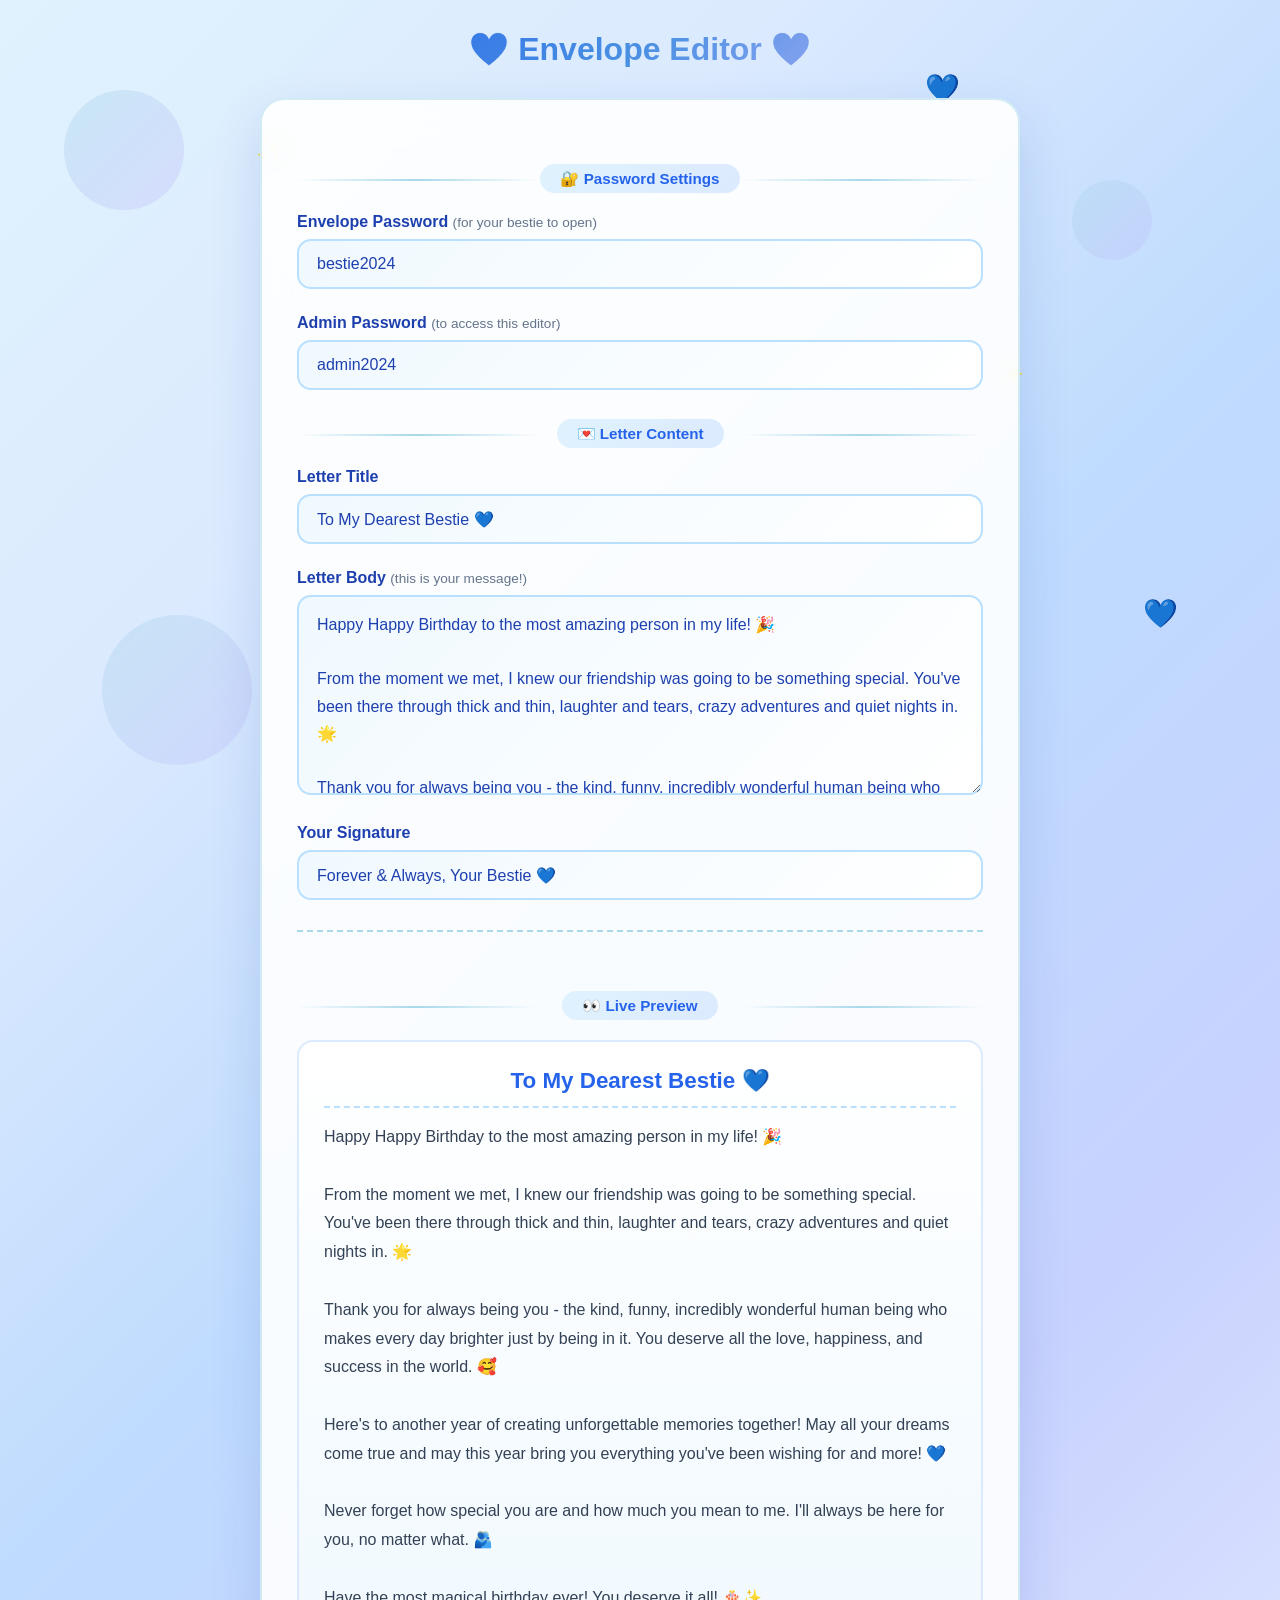
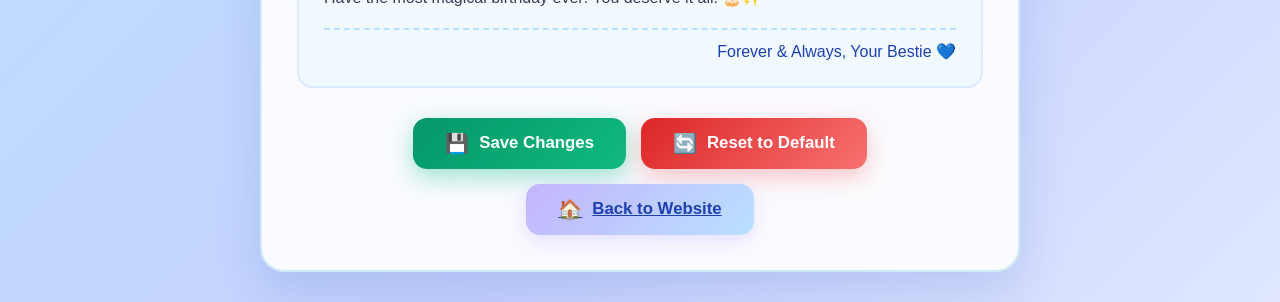
==== editor.html @ 6c7c2fe8 "Add files via upload" ====
<!DOCTYPE html>
<html lang="en">
<head>
    <meta charset="UTF-8">
    <meta name="viewport" content="width=device-width, initial-scale=1.0">
    <title>Envelope Editor 💙</title>
    <link rel="stylesheet" href="styles.css">
    <style>
        .editor-container {
            max-width: 800px;
            margin: 0 auto;
            padding: 30px 20px;
        }
        .editor-card {
            background: rgba(255, 255, 255, 0.9);
            backdrop-filter: blur(20px);
            border-radius: 24px;
            padding: 35px;
            box-shadow: 0 20px 50px rgba(30, 64, 175, 0.15);
            border: 2px solid rgba(168, 216, 234, 0.5);
        }
        .editor-title {
            font-size: 2rem;
            font-weight: 800;
            text-align: center;
            margin-bottom: 30px;
            background: linear-gradient(135deg, #2563EB 0%, #4A90E2 50%, #C4B5FD 100%);
            -webkit-background-clip: text;
            -webkit-text-fill-color: transparent;
            background-clip: text;
        }
        .form-group {
            margin-bottom: 25px;
        }
        .form-label {
            display: block;
            font-weight: 700;
            color: #1E40AF;
            margin-bottom: 8px;
            font-size: 1rem;
        }
        .form-label .hint {
            font-weight: 400;
            color: #64748B;
            font-size: 0.85rem;
        }
        .form-input, .form-textarea {
            width: 100%;
            padding: 14px 18px;
            font-size: 1rem;
            border: 2px solid #B9E0FF;
            border-radius: 14px;
            background: linear-gradient(135deg, #F0F9FF 0%, #FFFFFF 100%);
            transition: all 0.3s ease;
            color: #1E40AF;
            font-family: inherit;
            outline: none;
        }
        .form-input:focus, .form-textarea:focus {
            border-color: #4A90E2;
            box-shadow: 0 0 0 4px rgba(74, 144, 226, 0.15);
            background: #FFFFFF;
        }
        .form-textarea {
            resize: vertical;
            min-height: 200px;
            line-height: 1.7;
        }
        .preview-section {
            margin-top: 30px;
            padding-top: 30px;
            border-top: 2px dashed #A8D8EA;
        }
        .preview-box {
            background: linear-gradient(180deg, #FFFFFF 0%, #F0F9FF 100%);
            border-radius: 16px;
            padding: 25px;
            border: 2px solid #DBEAFE;
            min-height: 300px;
        }
        .preview-title {
            font-size: 1.4rem;
            font-weight: 700;
            color: #2563EB;
            text-align: center;
            padding-bottom: 12px;
            border-bottom: 2px dashed #B9E0FF;
            margin-bottom: 15px;
        }
        .preview-body {
            font-size: 1rem;
            line-height: 1.8;
            color: #334155;
            white-space: pre-wrap;
            margin-bottom: 15px;
        }
        .preview-signature {
            text-align: right;
            padding-top: 12px;
            border-top: 2px dashed #B9E0FF;
            color: #1E40AF;
            font-weight: 500;
        }
        .btn-group {
            display: flex;
            gap: 15px;
            justify-content: center;
            flex-wrap: wrap;
            margin-top: 30px;
        }
        .btn-success {
            background: linear-gradient(135deg, #059669 0%, #10B981 100%);
            color: white;
            box-shadow: 0 8px 25px rgba(16, 185, 129, 0.4);
        }
        .btn-success:hover {
            transform: translateY(-3px);
            box-shadow: 0 12px 35px rgba(16, 185, 129, 0.5);
        }
        .btn-back {
            background: linear-gradient(135deg, #C4B5FD 0%, #B9E0FF 100%);
            color: #1E40AF;
            box-shadow: 0 6px 20px rgba(196, 181, 253, 0.4);
        }
        .btn-back:hover {
            transform: translateY(-2px);
            box-shadow: 0 10px 28px rgba(196, 181, 253, 0.5);
        }
        .btn-danger {
            background: linear-gradient(135deg, #DC2626 0%, #F87171 100%);
            color: white;
            box-shadow: 0 8px 25px rgba(248, 113, 113, 0.4);
        }
        .btn-danger:hover {
            transform: translateY(-2px);
            box-shadow: 0 10px 30px rgba(248, 113, 113, 0.5);
        }
        .toast {
            position: fixed;
            top: 20px;
            right: 20px;
            padding: 16px 24px;
            border-radius: 14px;
            color: white;
            font-weight: 600;
            z-index: 99999;
            animation: slideIn 0.3s ease;
            box-shadow: 0 10px 30px rgba(0, 0, 0, 0.2);
        }
        .toast-success {
            background: linear-gradient(135deg, #059669 0%, #10B981 100%);
        }
        .toast-error {
            background: linear-gradient(135deg, #DC2626 0%, #F87171 100%);
        }
        @keyframes slideIn {
            from { transform: translateX(400px); opacity: 0; }
            to { transform: translateX(0); opacity: 1; }
        }
        .section-divider {
            text-align: center;
            margin: 35px 0 25px;
            position: relative;
        }
        .section-divider::before, .section-divider::after {
            content: '';
            position: absolute;
            top: 50%;
            width: 35%;
            height: 2px;
            background: linear-gradient(90deg, transparent, #A8D8EA, transparent);
        }
        .section-divider::before { left: 0; }
        .section-divider::after { right: 0; }
        .section-divider span {
            background: linear-gradient(135deg, #E0F2FE, #DBEAFE);
            padding: 6px 20px;
            border-radius: 20px;
            font-weight: 700;
            color: #2563EB;
            font-size: 0.95rem;
        }
        @media (max-width: 600px) {
            .editor-card { padding: 25px 18px; }
            .editor-title { font-size: 1.5rem; }
            .section-divider::before, .section-divider::after { width: 25%; }
        }
    </style>
</head>
<body>
    <div class="background-decor">
        <div class="bubble bubble-1"></div>
        <div class="bubble bubble-2"></div>
        <div class="bubble bubble-3"></div>
        <div class="sparkle sparkle-1">✨</div>
        <div class="sparkle sparkle-2">✨</div>
        <div class="heart heart-1">💙</div>
        <div class="heart heart-2">💙</div>
    </div>

    <div class="editor-container">
        <h1 class="editor-title">💙 Envelope Editor 💙</h1>

        <div class="editor-card">
            <form id="editor-form">
                <div class="section-divider"><span>🔐 Password Settings</span></div>

                <div class="form-group">
                    <label class="form-label" for="envelope-password">
                        Envelope Password <span class="hint">(for your bestie to open)</span>
                    </label>
                    <input type="text" id="envelope-password" class="form-input" placeholder="e.g., bestie2024" required>
                </div>

                <div class="form-group">
                    <label class="form-label" for="admin-password">
                        Admin Password <span class="hint">(to access this editor)</span>
                    </label>
                    <input type="text" id="admin-password" class="form-input" placeholder="e.g., admin2024" required>
                </div>

                <div class="section-divider"><span>💌 Letter Content</span></div>

                <div class="form-group">
                    <label class="form-label" for="letter-title">Letter Title</label>
                    <input type="text" id="letter-title" class="form-input" placeholder="To My Bestie 💙" required>
                </div>

                <div class="form-group">
                    <label class="form-label" for="letter-body">
                        Letter Body <span class="hint">(this is your message!)</span>
                    </label>
                    <textarea id="letter-body" class="form-textarea" placeholder="Write your heartfelt message here..."></textarea>
                </div>

                <div class="form-group">
                    <label class="form-label" for="letter-signature">Your Signature</label>
                    <input type="text" id="letter-signature" class="form-input" placeholder="Love, Your Bestie 💙" required>
                </div>

                <div class="preview-section">
                    <div class="section-divider"><span>👀 Live Preview</span></div>
                    <div class="preview-box">
                        <div class="preview-title" id="preview-title">To My Bestie 💙</div>
                        <div class="preview-body" id="preview-body">Your message will appear here...</div>
                        <div class="preview-signature" id="preview-signature">Love, Your Bestie 💙</div>
                    </div>
                </div>

                <div class="btn-group">
                    <button type="submit" class="btn btn-success">
                        <span class="btn-icon">💾</span> Save Changes
                    </button>
                    <button type="button" id="reset-btn" class="btn btn-danger">
                        <span class="btn-icon">🔄</span> Reset to Default
                    </button>
                    <a href="index.html" class="btn btn-back">
                        <span class="btn-icon">🏠</span> Back to Website
                    </a>
                </div>
            </form>
        </div>
    </div>

    <script>
        const DEFAULT_PASSWORD = 'bestie2024';
        const DEFAULT_ADMIN_PASSWORD = 'admin2024';
        const DEFAULT_LETTER = {
            title: 'To My Dearest Bestie 💙',
            body: `Happy Happy Birthday to the most amazing person in my life! 🎉

From the moment we met, I knew our friendship was going to be something special. You've been there through thick and thin, laughter and tears, crazy adventures and quiet nights in. 🌟

Thank you for always being you - the kind, funny, incredibly wonderful human being who makes every day brighter just by being in it. You deserve all the love, happiness, and success in the world. 🥰

Here's to another year of creating unforgettable memories together! May all your dreams come true and may this year bring you everything you've been wishing for and more! 💙

Never forget how special you are and how much you mean to me. I'll always be here for you, no matter what. 🫂

Have the most magical birthday ever! You deserve it all! 🎂✨`,
            signature: 'Forever & Always, Your Bestie 💙'
        };

        function getStoredData() {
            try {
                const stored = localStorage.getItem('birthdayEnvelopeData');
                if (stored) return JSON.parse(stored);
            } catch (e) {}
            return {
                password: DEFAULT_PASSWORD,
                adminPassword: DEFAULT_ADMIN_PASSWORD,
                letter: DEFAULT_LETTER
            };
        }

        function saveStoredData(data) {
            localStorage.setItem('birthdayEnvelopeData', JSON.stringify(data));
        }

        const data = getStoredData();

        const envelopePwInput = document.getElementById('envelope-password');
        const adminPwInput = document.getElementById('admin-password');
        const letterTitleInput = document.getElementById('letter-title');
        const letterBodyInput = document.getElementById('letter-body');
        const letterSignatureInput = document.getElementById('letter-signature');
        const previewTitle = document.getElementById('preview-title');
        const previewBody = document.getElementById('preview-body');
        const previewSignature = document.getElementById('preview-signature');
        const form = document.getElementById('editor-form');
        const resetBtn = document.getElementById('reset-btn');

        envelopePwInput.value = data.password;
        adminPwInput.value = data.adminPassword;
        letterTitleInput.value = data.letter.title;
        letterBodyInput.value = data.letter.body;
        letterSignatureInput.value = data.letter.signature;

        function updatePreview() {
            previewTitle.textContent = letterTitleInput.value || 'Title';
            previewBody.textContent = letterBodyInput.value || 'Your message will appear here...';
            previewSignature.textContent = letterSignatureInput.value || 'Your Name';
        }
        updatePreview();

        letterTitleInput.addEventListener('input', updatePreview);
        letterBodyInput.addEventListener('input', updatePreview);
        letterSignatureInput.addEventListener('input', updatePreview);

        function showToast(message, type = 'success') {
            const toast = document.createElement('div');
            toast.className = `toast toast-${type}`;
            toast.textContent = message;
            document.body.appendChild(toast);
            setTimeout(() => {
                toast.style.animation = 'slideIn 0.3s ease reverse';
                setTimeout(() => toast.remove(), 300);
            }, 2500);
        }

        form.addEventListener('submit', (e) => {
            e.preventDefault();
            const newData = {
                password: envelopePwInput.value.trim(),
                adminPassword: adminPwInput.value.trim(),
                letter: {
                    title: letterTitleInput.value.trim(),
                    body: letterBodyInput.value,
                    signature: letterSignatureInput.value.trim()
                }
            };
            saveStoredData(newData);
            showToast('✅ Changes saved successfully!');
        });

        resetBtn.addEventListener('click', () => {
            if (confirm('Are you sure you want to reset everything to default? This cannot be undone.')) {
                const defaultData = {
                    password: DEFAULT_PASSWORD,
                    adminPassword: DEFAULT_ADMIN_PASSWORD,
                    letter: DEFAULT_LETTER
                };
                saveStoredData(defaultData);
                envelopePwInput.value = DEFAULT_PASSWORD;
                adminPwInput.value = DEFAULT_ADMIN_PASSWORD;
                letterTitleInput.value = DEFAULT_LETTER.title;
                letterBodyInput.value = DEFAULT_LETTER.body;
                letterSignatureInput.value = DEFAULT_LETTER.signature;
                updatePreview();
                showToast('🔄 Reset to defaults!', 'error');
            }
        });
    </script>
</body>
</html>
---- styles.css ----
* {
    margin: 0;
    padding: 0;
    box-sizing: border-box;
}

:root {
    --primary-blue: #4A90E2;
    --light-blue: #A8D8EA;
    --sky-blue: #87CEEB;
    --deep-blue: #2563EB;
    --royal-blue: #1E40AF;
    --baby-blue: #B9E0FF;
    --periwinkle: #C4B5FD;
    --soft-pink: #FBCFE8;
    --white: #FFFFFF;
    --shadow: rgba(30, 64, 175, 0.15);
}

body {
    font-family: 'Segoe UI', Tahoma, Geneva, Verdana, sans-serif;
    min-height: 100vh;
    background: linear-gradient(135deg, #E0F2FE 0%, #DBEAFE 25%, #BFDBFE 50%, #C7D2FE 75%, #E0E7FF 100%);
    overflow-x: hidden;
    position: relative;
}

.hidden {
    display: none !important;
}

.background-decor {
    position: fixed;
    top: 0;
    left: 0;
    width: 100%;
    height: 100%;
    pointer-events: none;
    z-index: 0;
    overflow: hidden;
}

.bubble {
    position: absolute;
    border-radius: 50%;
    background: linear-gradient(135deg, rgba(168, 216, 234, 0.4), rgba(196, 181, 253, 0.3));
    backdrop-filter: blur(2px);
    animation: float 8s ease-in-out infinite;
}

.bubble-1 { width: 120px; height: 120px; top: 10%; left: 5%; animation-delay: 0s; }
.bubble-2 { width: 80px; height: 80px; top: 20%; right: 10%; animation-delay: 1s; }
.bubble-3 { width: 150px; height: 150px; bottom: 15%; left: 8%; animation-delay: 2s; }
.bubble-4 { width: 60px; height: 60px; top: 60%; right: 5%; animation-delay: 3s; }
.bubble-5 { width: 100px; height: 100px; bottom: 10%; right: 15%; animation-delay: 4s; }

@keyframes float {
    0%, 100% { transform: translateY(0px) scale(1); }
    50% { transform: translateY(-30px) scale(1.05); }
}

.sparkle {
    position: absolute;
    font-size: 24px;
    animation: sparkle 3s ease-in-out infinite;
}

.sparkle-1 { top: 15%; left: 20%; animation-delay: 0.5s; }
.sparkle-2 { top: 40%; right: 20%; animation-delay: 1.5s; }
.sparkle-3 { bottom: 25%; left: 30%; animation-delay: 2.5s; }

@keyframes sparkle {
    0%, 100% { opacity: 0.3; transform: scale(0.8) rotate(0deg); }
    50% { opacity: 1; transform: scale(1.2) rotate(180deg); }
}

.heart {
    position: absolute;
    font-size: 28px;
    animation: floatHeart 6s ease-in-out infinite;
}

.heart-1 { top: 8%; right: 25%; animation-delay: 0s; }
.heart-2 { bottom: 30%; right: 8%; animation-delay: 2s; }
.heart-3 { top: 50%; left: 3%; animation-delay: 4s; }

@keyframes floatHeart {
    0%, 100% { transform: translateY(0) rotate(-10deg); opacity: 0.7; }
    50% { transform: translateY(-25px) rotate(10deg); opacity: 1; }
}

.container {
    position: relative;
    z-index: 1;
    max-width: 900px;
    margin: 0 auto;
    padding: 30px 20px;
    min-height: 100vh;
    display: flex;
    flex-direction: column;
}

.header {
    text-align: center;
    margin-bottom: 40px;
}

.title {
    font-size: clamp(2rem, 6vw, 3.5rem);
    font-weight: 800;
    margin-bottom: 10px;
    display: flex;
    align-items: center;
    justify-content: center;
    gap: 12px;
    flex-wrap: wrap;
}

.gradient-text {
    background: linear-gradient(135deg, var(--deep-blue) 0%, var(--primary-blue) 30%, var(--sky-blue) 60%, var(--periwinkle) 100%);
    -webkit-background-clip: text;
    -webkit-text-fill-color: transparent;
    background-clip: text;
    animation: gradientShift 4s ease infinite;
    background-size: 300% 300%;
}

@keyframes gradientShift {
    0% { background-position: 0% 50%; }
    50% { background-position: 100% 50%; }
    100% { background-position: 0% 50%; }
}

.wave {
    display: inline-block;
    animation: wave 2s ease-in-out infinite;
    transform-origin: 70% 70%;
}

@keyframes wave {
    0%, 100% { transform: rotate(0deg); }
    10%, 30% { transform: rotate(14deg); }
    20% { transform: rotate(-8deg); }
    40% { transform: rotate(14deg); }
    50%, 70% { transform: rotate(0deg); }
}

.heart-icon {
    display: inline-block;
    animation: heartbeat 1.5s ease-in-out infinite;
}

@keyframes heartbeat {
    0%, 100% { transform: scale(1); }
    15% { transform: scale(1.25); }
    30% { transform: scale(1); }
    45% { transform: scale(1.15); }
    60% { transform: scale(1); }
}

.subtitle {
    font-size: clamp(1rem, 3vw, 1.3rem);
    color: var(--royal-blue);
    font-weight: 600;
    opacity: 0.85;
}

.confetti-container {
    margin-top: 20px;
    height: 50px;
    position: relative;
}

.confetti {
    position: absolute;
    font-size: 28px;
    animation: confettiFall 4s linear infinite;
}

.c1 { left: 10%; animation-delay: 0s; }
.c2 { left: 25%; animation-delay: 0.5s; }
.c3 { left: 40%; animation-delay: 1s; }
.c4 { left: 55%; animation-delay: 1.5s; }
.c5 { left: 70%; animation-delay: 2s; }
.c6 { left: 85%; animation-delay: 2.5s; }

@keyframes confettiFall {
    0% { transform: translateY(-50px) rotate(0deg); opacity: 0; }
    10% { opacity: 1; }
    90% { opacity: 1; }
    100% { transform: translateY(50px) rotate(360deg); opacity: 0; }
}

.main-content {
    flex: 1;
    display: flex;
    flex-direction: column;
    align-items: center;
}

.envelope-section {
    width: 100%;
    display: flex;
    flex-direction: column;
    align-items: center;
    gap: 40px;
}

.envelope-wrapper {
    perspective: 1000px;
    width: 100%;
    max-width: 500px;
    height: 350px;
    display: flex;
    justify-content: center;
    align-items: center;
}

.envelope {
    position: relative;
    width: 100%;
    max-width: 400px;
    height: 280px;
    transform-style: preserve-3d;
    transition: transform 0.6s ease;
}

.envelope-body {
    position: absolute;
    bottom: 0;
    left: 0;
    width: 100%;
    height: 70%;
    background: linear-gradient(135deg, var(--primary-blue) 0%, var(--deep-blue) 100%);
    border-radius: 0 0 12px 12px;
    box-shadow: 
        0 15px 35px var(--shadow),
        inset 0 2px 10px rgba(255, 255, 255, 0.15);
    z-index: 2;
}

.envelope-body::before {
    content: '';
    position: absolute;
    bottom: 0;
    left: 0;
    right: 0;
    height: 100%;
    background: linear-gradient(45deg, transparent 48%, rgba(255,255,255,0.08) 49%, rgba(255,255,255,0.08) 51%, transparent 52%);
    border-radius: 0 0 12px 12px;
}

.envelope-flap {
    position: absolute;
    top: 0;
    left: 0;
    width: 100%;
    height: 50%;
    background: linear-gradient(135deg, var(--sky-blue) 0%, var(--primary-blue) 100%);
    clip-path: polygon(0 0, 100% 0, 50% 100%);
    transform-origin: top center;
    transition: transform 0.8s cubic-bezier(0.68, -0.55, 0.265, 1.55);
    z-index: 4;
    box-shadow: 0 -5px 20px rgba(37, 99, 235, 0.2);
}

.envelope-flap::after {
    content: '';
    position: absolute;
    top: 0;
    left: 50%;
    transform: translateX(-50%);
    width: 90%;
    height: 100%;
    background: linear-gradient(180deg, rgba(255,255,255,0.2) 0%, transparent 60%);
    clip-path: polygon(0 0, 100% 0, 50% 100%);
}

.envelope-seal {
    position: absolute;
    top: 48%;
    left: 50%;
    transform: translate(-50%, -50%);
    width: 60px;
    height: 60px;
    background: linear-gradient(135deg, var(--baby-blue) 0%, var(--light-blue) 100%);
    border-radius: 50%;
    display: flex;
    align-items: center;
    justify-content: center;
    z-index: 5;
    box-shadow: 
        0 4px 15px rgba(37, 99, 235, 0.3),
        inset 0 2px 5px rgba(255, 255, 255, 0.4);
    transition: all 0.4s ease;
    animation: sealPulse 2s ease-in-out infinite;
}

@keyframes sealPulse {
    0%, 100% { box-shadow: 0 4px 15px rgba(37, 99, 235, 0.3), inset 0 2px 5px rgba(255, 255, 255, 0.4); }
    50% { box-shadow: 0 4px 25px rgba(37, 99, 235, 0.5), inset 0 2px 5px rgba(255, 255, 255, 0.6); }
}

.seal-heart {
    font-size: 28px;
    animation: heartbeat 1.5s ease-in-out infinite;
}

.letter {
    position: absolute;
    bottom: 5px;
    left: 5%;
    width: 90%;
    height: 60%;
    background: linear-gradient(180deg, #FFFFFF 0%, #F0F9FF 100%);
    border-radius: 8px;
    z-index: 3;
    transition: transform 1s cubic-bezier(0.68, -0.55, 0.265, 1.55) 0.3s, opacity 0.3s ease;
    overflow: hidden;
    box-shadow: 0 5px 20px rgba(0, 0, 0, 0.1);
    padding: 20px;
    opacity: 0;
}

.letter-content {
    height: 100%;
    overflow-y: auto;
    display: flex;
    flex-direction: column;
    gap: 15px;
}

.letter-title {
    font-size: 1.4rem;
    font-weight: 700;
    color: var(--deep-blue);
    text-align: center;
    padding-bottom: 10px;
    border-bottom: 2px dashed var(--baby-blue);
}

.letter-body {
    flex: 1;
    font-size: 1rem;
    line-height: 1.8;
    color: #334155;
    white-space: pre-wrap;
}

.letter-footer {
    text-align: right;
    font-size: 0.95rem;
    color: var(--royal-blue);
    font-weight: 500;
    padding-top: 10px;
    border-top: 2px dashed var(--baby-blue);
}

.envelope.opened .envelope-flap {
    transform: rotateX(180deg);
    z-index: 1;
}

.envelope.opened .envelope-seal {
    opacity: 0;
    transform: translate(-50%, -50%) scale(0.5);
}

.envelope.opened .letter {
    transform: translateY(-100px);
    opacity: 1;
    z-index: 6;
    height: 280px;
    box-shadow: 0 20px 60px rgba(37, 99, 235, 0.3);
}

.password-area {
    width: 100%;
    max-width: 450px;
    animation: fadeInUp 0.8s ease;
}

@keyframes fadeInUp {
    from { opacity: 0; transform: translateY(30px); }
    to { opacity: 1; transform: translateY(0); }
}

.password-card {
    background: rgba(255, 255, 255, 0.85);
    backdrop-filter: blur(20px);
    -webkit-backdrop-filter: blur(20px);
    border-radius: 24px;
    padding: 30px;
    box-shadow: 
        0 20px 50px var(--shadow),
        0 0 0 1px rgba(255, 255, 255, 0.5) inset;
    border: 2px solid rgba(168, 216, 234, 0.5);
}

.password-hint {
    font-size: 1.15rem;
    font-weight: 700;
    color: var(--deep-blue);
    text-align: center;
    margin-bottom: 8px;
}

.password-subhint {
    text-align: center;
    color: #64748B;
    font-size: 0.95rem;
    margin-bottom: 20px;
}

.input-group {
    position: relative;
    margin-bottom: 15px;
}

.input-group input {
    width: 100%;
    padding: 16px 50px 16px 20px;
    font-size: 1rem;
    border: 2px solid var(--baby-blue);
    border-radius: 14px;
    background: linear-gradient(135deg, #F0F9FF 0%, #FFFFFF 100%);
    transition: all 0.3s ease;
    color: var(--royal-blue);
    font-weight: 500;
    outline: none;
}

.input-group input:focus {
    border-color: var(--primary-blue);
    box-shadow: 0 0 0 4px rgba(74, 144, 226, 0.15);
    background: #FFFFFF;
}

.input-group input::placeholder {
    color: #94A3B8;
    font-weight: 400;
}

.toggle-password-btn {
    position: absolute;
    right: 15px;
    top: 50%;
    transform: translateY(-50%);
    background: none;
    border: none;
    font-size: 1.3rem;
    cursor: pointer;
    padding: 5px;
    border-radius: 8px;
    transition: background 0.2s ease;
}

.toggle-password-btn:hover {
    background: rgba(74, 144, 226, 0.1);
}

.error-msg {
    background: linear-gradient(135deg, #FEE2E2 0%, #FECACA 100%);
    color: #DC2626;
    padding: 12px 16px;
    border-radius: 12px;
    text-align: center;
    font-weight: 600;
    font-size: 0.95rem;
    margin-bottom: 15px;
    animation: shake 0.5s ease;
    border: 1px solid #FECACA;
}

@keyframes shake {
    0%, 100% { transform: translateX(0); }
    20%, 60% { transform: translateX(-8px); }
    40%, 80% { transform: translateX(8px); }
}

.button-group {
    display: flex;
    justify-content: center;
}

.btn {
    padding: 14px 32px;
    font-size: 1.05rem;
    font-weight: 700;
    border: none;
    border-radius: 14px;
    cursor: pointer;
    transition: all 0.3s ease;
    display: inline-flex;
    align-items: center;
    gap: 10px;
    position: relative;
    overflow: hidden;
}

.btn::before {
    content: '';
    position: absolute;
    top: 0;
    left: -100%;
    width: 100%;
    height: 100%;
    background: linear-gradient(90deg, transparent, rgba(255, 255, 255, 0.3), transparent);
    transition: left 0.6s ease;
}

.btn:hover::before {
    left: 100%;
}

.btn-primary {
    background: linear-gradient(135deg, var(--deep-blue) 0%, var(--primary-blue) 50%, var(--sky-blue) 100%);
    color: white;
    box-shadow: 
        0 8px 25px rgba(37, 99, 235, 0.4),
        inset 0 1px 0 rgba(255, 255, 255, 0.2);
}

.btn-primary:hover {
    transform: translateY(-3px);
    box-shadow: 
        0 12px 35px rgba(37, 99, 235, 0.5),
        inset 0 1px 0 rgba(255, 255, 255, 0.2);
}

.btn-primary:active {
    transform: translateY(-1px);
}

.btn-secondary {
    background: linear-gradient(135deg, var(--periwinkle) 0%, var(--baby-blue) 100%);
    color: var(--royal-blue);
    box-shadow: 
        0 6px 20px rgba(196, 181, 253, 0.4),
        inset 0 1px 0 rgba(255, 255, 255, 0.3);
}

.btn-secondary:hover {
    transform: translateY(-2px);
    box-shadow: 
        0 10px 28px rgba(196, 181, 253, 0.5),
        inset 0 1px 0 rgba(255, 255, 255, 0.3);
}

.btn-icon {
    font-size: 1.2rem;
}

.after-open {
    width: 100%;
    max-width: 500px;
    text-align: center;
    animation: popIn 0.6s cubic-bezier(0.68, -0.55, 0.265, 1.55);
}

@keyframes popIn {
    0% { opacity: 0; transform: scale(0.5); }
    100% { opacity: 1; transform: scale(1); }
}

.floating-hearts {
    font-size: 2rem;
    display: flex;
    justify-content: center;
    gap: 15px;
    margin-bottom: 20px;
}

.floating-hearts span {
    display: inline-block;
    animation: floatUp 3s ease-in-out infinite;
}

.floating-hearts span:nth-child(1) { animation-delay: 0s; }
.floating-hearts span:nth-child(2) { animation-delay: 0.3s; }
.floating-hearts span:nth-child(3) { animation-delay: 0.6s; }
.floating-hearts span:nth-child(4) { animation-delay: 0.9s; }
.floating-hearts span:nth-child(5) { animation-delay: 1.2s; }

@keyframes floatUp {
    0%, 100% { transform: translateY(0) scale(1); opacity: 0.8; }
    50% { transform: translateY(-15px) scale(1.15); opacity: 1; }
}

.celebrate-title {
    font-size: clamp(1.5rem, 4vw, 2.2rem);
    font-weight: 800;
    background: linear-gradient(135deg, var(--royal-blue) 0%, var(--primary-blue) 50%, var(--periwinkle) 100%);
    -webkit-background-clip: text;
    -webkit-text-fill-color: transparent;
    background-clip: text;
    margin-bottom: 10px;
}

.celebrate-subtitle {
    font-size: 1.1rem;
    color: var(--deep-blue);
    margin-bottom: 30px;
    font-weight: 500;
    opacity: 0.9;
}

.action-buttons {
    display: flex;
    justify-content: center;
    gap: 15px;
    flex-wrap: wrap;
}

.footer {
    text-align: center;
    padding: 30px 0 15px;
    color: var(--royal-blue);
    font-weight: 500;
    opacity: 0.75;
    font-size: 0.95rem;
}

@media (max-width: 600px) {
    .container {
        padding: 20px 15px;
    }

    .envelope-wrapper {
        height: 300px;
    }

    .envelope {
        height: 240px;
    }

    .letter {
        padding: 15px;
    }

    .password-card {
        padding: 25px 20px;
    }

    .bubble-1 { width: 70px; height: 70px; }
    .bubble-2 { width: 50px; height: 50px; }
    .bubble-3 { width: 90px; height: 90px; }
    .bubble-4 { width: 40px; height: 40px; }
    .bubble-5 { width: 60px; height: 60px; }
}
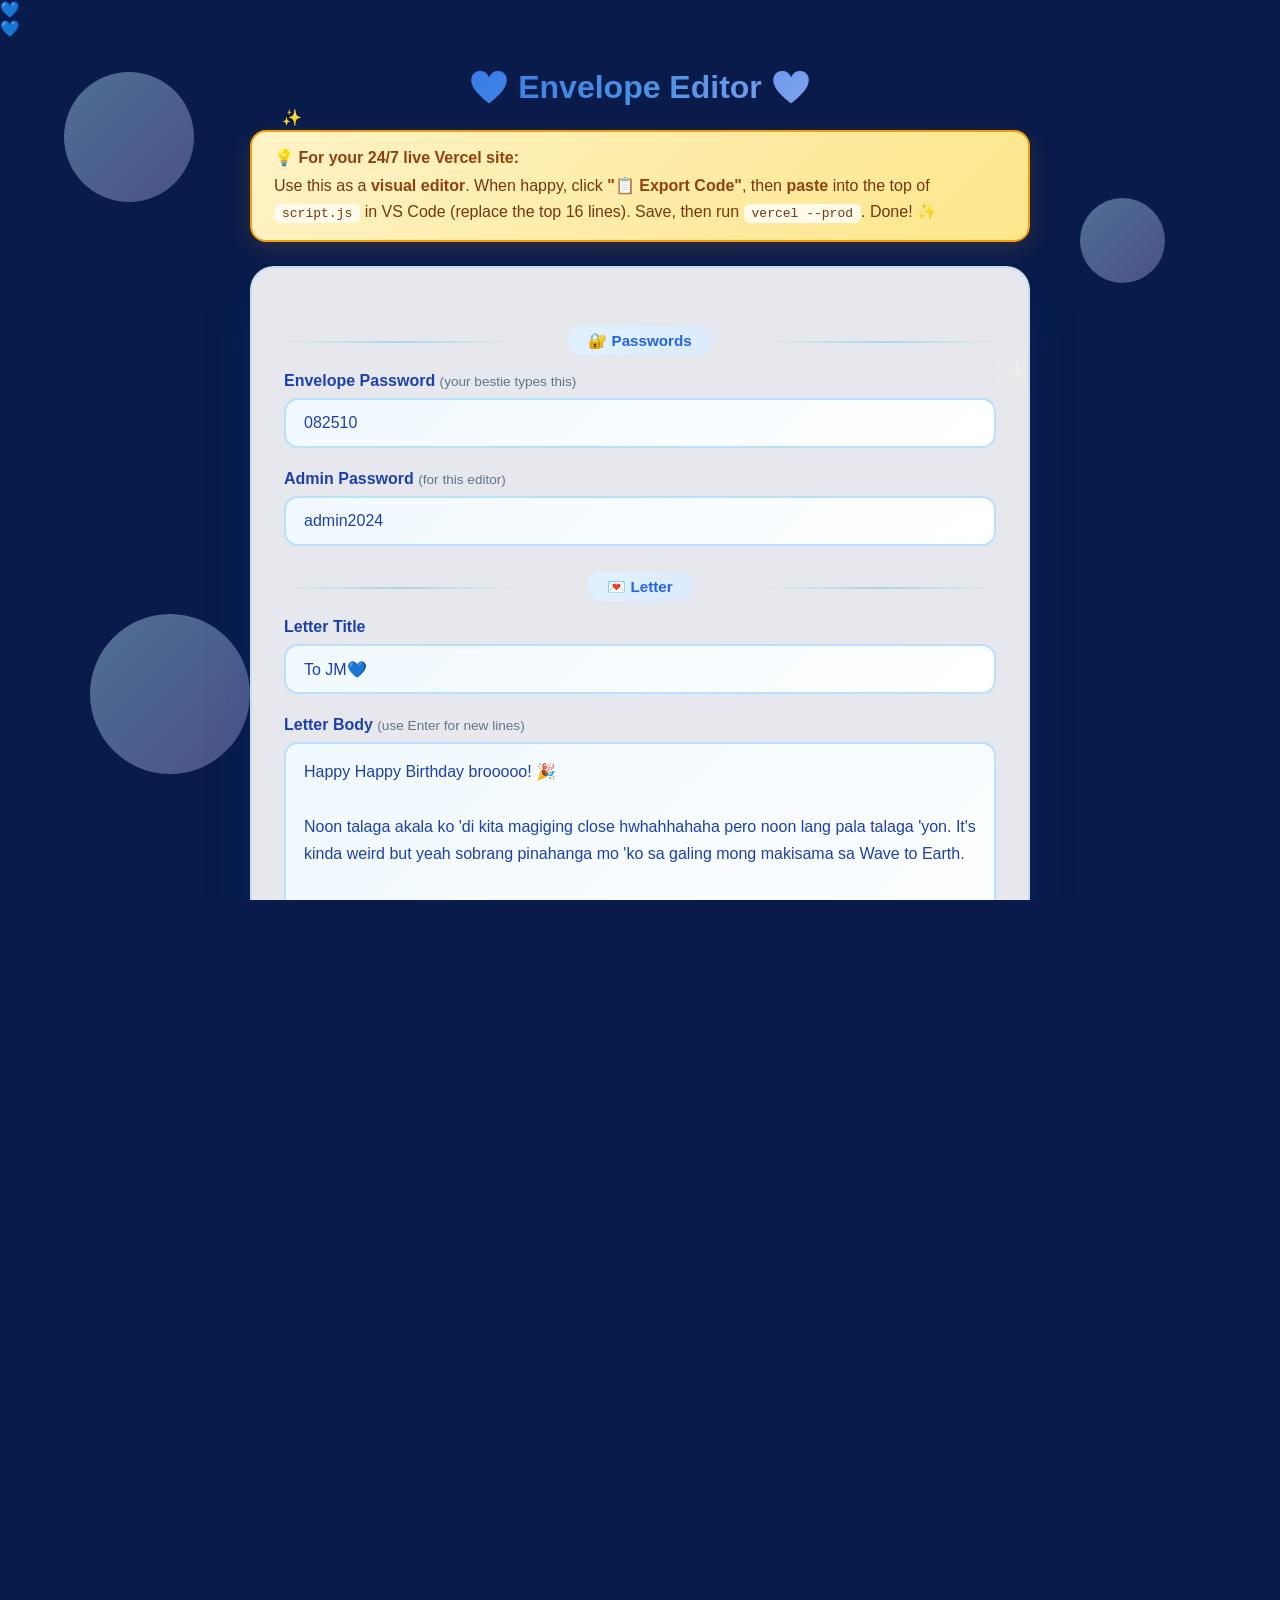
==== commit 54d3e6d7: "Update website code" ====
--- a/editor.html
+++ b/editor.html
@@ -6,184 +6,113 @@
     <title>Envelope Editor 💙</title>
     <link rel="stylesheet" href="styles.css">
     <style>
-        .editor-container {
-            max-width: 800px;
-            margin: 0 auto;
-            padding: 30px 20px;
-        }
+        .editor-container { max-width: 820px; margin: 0 auto; padding: 30px 20px; }
+        .editor-title {
+            font-size: 2rem; font-weight: 800; text-align: center; margin-bottom: 24px;
+            background: linear-gradient(135deg, #2563EB 0%, #4A90E2 50%, #C4B5FD 100%);
+            -webkit-background-clip: text; -webkit-text-fill-color: transparent; background-clip: text;
+        }
+        .tip {
+            background: linear-gradient(135deg,#FEF3C7,#FDE68A); border: 2px solid #F59E0B;
+            border-radius: 16px; padding: 16px 22px; margin-bottom: 24px;
+            box-shadow: 0 8px 25px rgba(245,158,11,0.15);
+        }
+        .tip b { color: #92400E; }
+        .tip code { background: #FFFBEB; padding: 2px 8px; border-radius: 6px; }
         .editor-card {
             background: rgba(255, 255, 255, 0.9);
             backdrop-filter: blur(20px);
             border-radius: 24px;
-            padding: 35px;
+            padding: 32px;
             box-shadow: 0 20px 50px rgba(30, 64, 175, 0.15);
             border: 2px solid rgba(168, 216, 234, 0.5);
         }
-        .editor-title {
-            font-size: 2rem;
-            font-weight: 800;
-            text-align: center;
-            margin-bottom: 30px;
-            background: linear-gradient(135deg, #2563EB 0%, #4A90E2 50%, #C4B5FD 100%);
-            -webkit-background-clip: text;
-            -webkit-text-fill-color: transparent;
-            background-clip: text;
-        }
-        .form-group {
-            margin-bottom: 25px;
-        }
-        .form-label {
-            display: block;
-            font-weight: 700;
-            color: #1E40AF;
-            margin-bottom: 8px;
-            font-size: 1rem;
-        }
-        .form-label .hint {
-            font-weight: 400;
-            color: #64748B;
-            font-size: 0.85rem;
-        }
-        .form-input, .form-textarea {
-            width: 100%;
-            padding: 14px 18px;
-            font-size: 1rem;
-            border: 2px solid #B9E0FF;
-            border-radius: 14px;
+        .divider { text-align: center; margin: 32px 0 22px; position: relative; }
+        .divider::before, .divider::after {
+            content: ''; position: absolute; top: 50%; width: 32%;
+            height: 2px; background: linear-gradient(90deg, transparent, #A8D8EA, transparent);
+        }
+        .divider::before { left: 0; } .divider::after { right: 0; }
+        .divider span {
+            background: linear-gradient(135deg, #E0F2FE, #DBEAFE);
+            padding: 6px 20px; border-radius: 20px;
+            font-weight: 700; color: #2563EB; font-size: 0.95rem;
+        }
+        .fg { margin-bottom: 22px; }
+        .fl { display: block; font-weight: 700; color: #1E40AF; margin-bottom: 8px; }
+        .fl .hint { font-weight: 400; color: #64748B; font-size: 0.85rem; }
+        .fi, .fta {
+            width: 100%; padding: 14px 18px; font-size: 1rem;
+            border: 2px solid #B9E0FF; border-radius: 14px;
             background: linear-gradient(135deg, #F0F9FF 0%, #FFFFFF 100%);
-            transition: all 0.3s ease;
-            color: #1E40AF;
-            font-family: inherit;
-            outline: none;
-        }
-        .form-input:focus, .form-textarea:focus {
-            border-color: #4A90E2;
+            transition: all 0.3s ease; color: #1E40AF; font-family: inherit; outline: none;
+        }
+        .fi:focus, .fta:focus {
+            border-color: #4A90E2; background: #fff;
             box-shadow: 0 0 0 4px rgba(74, 144, 226, 0.15);
-            background: #FFFFFF;
-        }
-        .form-textarea {
-            resize: vertical;
-            min-height: 200px;
-            line-height: 1.7;
-        }
-        .preview-section {
-            margin-top: 30px;
-            padding-top: 30px;
-            border-top: 2px dashed #A8D8EA;
-        }
-        .preview-box {
+        }
+        .fta { resize: vertical; min-height: 220px; line-height: 1.7; }
+        .preview-section { margin-top: 22px; padding-top: 22px; border-top: 2px dashed #A8D8EA; }
+        .pbox {
             background: linear-gradient(180deg, #FFFFFF 0%, #F0F9FF 100%);
-            border-radius: 16px;
-            padding: 25px;
-            border: 2px solid #DBEAFE;
-            min-height: 300px;
-        }
-        .preview-title {
-            font-size: 1.4rem;
-            font-weight: 700;
-            color: #2563EB;
-            text-align: center;
-            padding-bottom: 12px;
-            border-bottom: 2px dashed #B9E0FF;
-            margin-bottom: 15px;
-        }
-        .preview-body {
-            font-size: 1rem;
-            line-height: 1.8;
-            color: #334155;
-            white-space: pre-wrap;
-            margin-bottom: 15px;
-        }
-        .preview-signature {
-            text-align: right;
-            padding-top: 12px;
-            border-top: 2px dashed #B9E0FF;
-            color: #1E40AF;
-            font-weight: 500;
-        }
-        .btn-group {
-            display: flex;
-            gap: 15px;
-            justify-content: center;
-            flex-wrap: wrap;
-            margin-top: 30px;
-        }
-        .btn-success {
-            background: linear-gradient(135deg, #059669 0%, #10B981 100%);
-            color: white;
-            box-shadow: 0 8px 25px rgba(16, 185, 129, 0.4);
-        }
-        .btn-success:hover {
-            transform: translateY(-3px);
-            box-shadow: 0 12px 35px rgba(16, 185, 129, 0.5);
-        }
-        .btn-back {
-            background: linear-gradient(135deg, #C4B5FD 0%, #B9E0FF 100%);
-            color: #1E40AF;
-            box-shadow: 0 6px 20px rgba(196, 181, 253, 0.4);
-        }
-        .btn-back:hover {
-            transform: translateY(-2px);
-            box-shadow: 0 10px 28px rgba(196, 181, 253, 0.5);
-        }
-        .btn-danger {
-            background: linear-gradient(135deg, #DC2626 0%, #F87171 100%);
-            color: white;
-            box-shadow: 0 8px 25px rgba(248, 113, 113, 0.4);
-        }
-        .btn-danger:hover {
-            transform: translateY(-2px);
-            box-shadow: 0 10px 30px rgba(248, 113, 113, 0.5);
+            border-radius: 16px; padding: 22px; border: 2px solid #DBEAFE; min-height: 280px;
+        }
+        .pt {
+            font-size: 1.4rem; font-weight: 700; color: #2563EB; text-align: center;
+            padding-bottom: 12px; border-bottom: 2px dashed #B9E0FF; margin-bottom: 12px;
+        }
+        .pb { font-size: 1rem; line-height: 1.8; color: #334155; white-space: pre-wrap; margin-bottom: 12px; }
+        .ps {
+            text-align: right; padding-top: 12px; border-top: 2px dashed #B9E0FF;
+            color: #1E40AF; font-weight: 600;
+        }
+        .bg { display: flex; gap: 14px; justify-content: center; flex-wrap: wrap; margin-top: 26px; }
+        .btn {
+            padding: 12px 24px; font-size: 1rem; font-weight: 700; border: none;
+            border-radius: 14px; cursor: pointer; display: inline-flex; align-items: center; gap: 10px;
+            position: relative; overflow: hidden; transition: transform .2s ease, box-shadow .2s ease;
+            text-decoration: none;
+        }
+        .btn-success { background: linear-gradient(135deg,#059669,#10B981); color: #fff; box-shadow: 0 8px 25px rgba(16,185,129,.4); }
+        .btn-success:hover { transform: translateY(-2px); box-shadow: 0 12px 32px rgba(16,185,129,.5); }
+        .btn-primary { background: linear-gradient(135deg,#2563EB,#4A90E2,#87CEEB); color: #fff; box-shadow: 0 8px 25px rgba(37,99,235,.4); }
+        .btn-primary:hover { transform: translateY(-2px); box-shadow: 0 12px 34px rgba(37,99,235,.5); }
+        .btn-back { background: linear-gradient(135deg,#C4B5FD,#B9E0FF); color: #1E40AF; box-shadow: 0 6px 20px rgba(196,181,253,.4); }
+        .btn-back:hover { transform: translateY(-2px); box-shadow: 0 10px 28px rgba(196,181,253,.5); }
+        .btn-danger { background: linear-gradient(135deg,#DC2626,#F87171); color: #fff; box-shadow: 0 8px 25px rgba(248,113,113,.4); }
+        .btn-danger:hover { transform: translateY(-2px); box-shadow: 0 10px 30px rgba(248,113,113,.5); }
+        .export {
+            margin-top: 24px; padding-top: 24px; border-top: 2px dashed #A8D8EA; position: relative;
+        }
+        .code-wrap { position: relative; }
+        .code {
+            background: #0F172A; color: #E2E8F0; padding: 22px 72px 22px 22px; border-radius: 16px;
+            overflow-x: auto; font-size: 0.85rem; line-height: 1.7;
+            max-height: 420px; overflow-y: auto;
+            font-family: 'Fira Code', 'Cascadia Code', Consolas, 'Courier New', monospace;
+            white-space: pre;
+        }
+        .copy-btn {
+            position: absolute; top: 14px; right: 14px;
+            padding: 8px 14px; font-size: 0.85rem;
         }
         .toast {
-            position: fixed;
-            top: 20px;
-            right: 20px;
-            padding: 16px 24px;
-            border-radius: 14px;
-            color: white;
-            font-weight: 600;
-            z-index: 99999;
-            animation: slideIn 0.3s ease;
-            box-shadow: 0 10px 30px rgba(0, 0, 0, 0.2);
-        }
-        .toast-success {
-            background: linear-gradient(135deg, #059669 0%, #10B981 100%);
-        }
-        .toast-error {
-            background: linear-gradient(135deg, #DC2626 0%, #F87171 100%);
-        }
-        @keyframes slideIn {
-            from { transform: translateX(400px); opacity: 0; }
-            to { transform: translateX(0); opacity: 1; }
-        }
-        .section-divider {
-            text-align: center;
-            margin: 35px 0 25px;
-            position: relative;
-        }
-        .section-divider::before, .section-divider::after {
-            content: '';
-            position: absolute;
-            top: 50%;
-            width: 35%;
-            height: 2px;
-            background: linear-gradient(90deg, transparent, #A8D8EA, transparent);
-        }
-        .section-divider::before { left: 0; }
-        .section-divider::after { right: 0; }
-        .section-divider span {
-            background: linear-gradient(135deg, #E0F2FE, #DBEAFE);
-            padding: 6px 20px;
-            border-radius: 20px;
-            font-weight: 700;
-            color: #2563EB;
-            font-size: 0.95rem;
-        }
+            position: fixed; top: 22px; right: 22px;
+            padding: 14px 22px; border-radius: 14px; color: #fff;
+            font-weight: 600; z-index: 99999;
+            box-shadow: 0 10px 30px rgba(0,0,0,.2);
+            animation: slideIn .25s ease;
+        }
+        .toast-success { background: linear-gradient(135deg,#059669,#10B981); }
+        .toast-error   { background: linear-gradient(135deg,#DC2626,#F87171); }
+        @keyframes slideIn { from { transform: translateX(400px); opacity: 0;} to { transform: translateX(0); opacity: 1; } }
+        .hidden { display: none !important; }
         @media (max-width: 600px) {
-            .editor-card { padding: 25px 18px; }
+            .editor-card { padding: 22px 16px; }
             .editor-title { font-size: 1.5rem; }
-            .section-divider::before, .section-divider::after { width: 25%; }
+            .divider::before, .divider::after { width: 22%; }
+            .code { padding-right: 22px; padding-top: 58px; }
+            .copy-btn { top: 14px; right: 14px; }
         }
     </style>
 </head>
@@ -201,175 +130,273 @@
     <div class="editor-container">
         <h1 class="editor-title">💙 Envelope Editor 💙</h1>
 
+        <div class="tip">
+            <div><b>💡 For your 24/7 live Vercel site:</b></div>
+            <div style="margin-top:6px;color:#78350F;line-height:1.6;">
+                Use this as a <b>visual editor</b>. When happy, click <b>"📋 Export Code"</b>,
+                then <b>paste</b> into the top of <code>script.js</code> in VS Code (replace the top 16 lines).
+                Save, then run <code>vercel --prod</code>. Done! ✨
+            </div>
+        </div>
+
         <div class="editor-card">
-            <form id="editor-form">
-                <div class="section-divider"><span>🔐 Password Settings</span></div>
-
-                <div class="form-group">
-                    <label class="form-label" for="envelope-password">
-                        Envelope Password <span class="hint">(for your bestie to open)</span>
-                    </label>
-                    <input type="text" id="envelope-password" class="form-input" placeholder="e.g., bestie2024" required>
+            <div class="divider"><span>🔐 Passwords</span></div>
+
+            <div class="fg">
+                <label class="fl" for="pw">Envelope Password <span class="hint">(your bestie types this)</span></label>
+                <input type="text" id="pw" class="fi" value="082510">
+            </div>
+            <div class="fg">
+                <label class="fl" for="apw">Admin Password <span class="hint">(for this editor)</span></label>
+                <input type="text" id="apw" class="fi" value="admin2024">
+            </div>
+
+            <div class="divider"><span>💌 Letter</span></div>
+
+            <div class="fg">
+                <label class="fl" for="t">Letter Title</label>
+                <input type="text" id="t" class="fi" value="To JM💙">
+            </div>
+            <div class="fg">
+                <label class="fl" for="b">Letter Body <span class="hint">(use Enter for new lines)</span></label>
+                <textarea id="b" class="fta" rows="12"></textarea>
+            </div>
+            <div class="fg">
+                <label class="fl" for="s">Your Signature</label>
+                <input type="text" id="s" class="fi" value="Marth Hale 💙">
+            </div>
+
+            <div class="divider"><span>🎚️ Speed &amp; Music</span></div>
+
+            <div class="fg">
+                <label class="fl" for="wormMs">Wormhole Duration (ms) <span class="hint">(3000 = 3s, higher = longer portal)</span></label>
+                <input type="number" id="wormMs" class="fi" min="1500" max="20000" step="100" value="5200">
+            </div>
+            <div class="fg">
+                <label class="fl" for="lineMs">Line Reveal Speed (ms) <span class="hint">(500 = fast, 1500 = slow/cinematic)</span></label>
+                <input type="number" id="lineMs" class="fi" min="250" max="6000" step="50" value="1100">
+            </div>
+            <div class="fg">
+                <label class="fl" for="gapMs">Paragraph Gap (ms) <span class="hint">(pause after empty line = new paragraph)</span></label>
+                <input type="number" id="gapMs" class="fi" min="400" max="8000" step="100" value="1600">
+            </div>
+            <div class="fg">
+                <label class="fl" for="musicUrl">Background Music URL <span class="hint">(mp3/ogg, or leave empty for none)</span></label>
+                <input type="text" id="musicUrl" class="fi" value="https://cdn.pixabay.com/download/audio/2022/05/27/audio_1808fbf07a.mp3?filename=soft-piano-100-bpm-121529.mp3" placeholder="leave blank for no music">
+            </div>
+            <div class="fg">
+                <label class="fl" for="vol">Music Volume <span class="hint">(0 = muted, 1 = loudest)</span></label>
+                <input type="range" id="vol" min="0" max="1" step="0.05" value="0.45" style="width:100%;accent-color:#2563EB;">
+            </div>
+
+            <div class="preview-section">
+                <div class="divider"><span>👀 Live Preview</span></div>
+                <div class="pbox">
+                    <div class="pt" id="pvT">To JM💙</div>
+                    <div class="pb" id="pvB">Your message will appear here...</div>
+                    <div class="ps" id="pvS">Marth Hale 💙</div>
                 </div>
-
-                <div class="form-group">
-                    <label class="form-label" for="admin-password">
-                        Admin Password <span class="hint">(to access this editor)</span>
-                    </label>
-                    <input type="text" id="admin-password" class="form-input" placeholder="e.g., admin2024" required>
+            </div>
+
+            <div class="bg">
+                <button class="btn btn-primary" id="exportBtn">
+                    <span>📋</span> Export Code for script.js
+                </button>
+                <button class="btn btn-success" id="saveBtn">
+                    <span>💾</span> Save Locally
+                </button>
+                <button class="btn btn-danger" id="resetBtn">
+                    <span>🔄</span> Reset
+                </button>
+                <a class="btn btn-back" href="index.html">
+                    <span>🏠</span> Back to Site
+                </a>
+            </div>
+
+            <div class="export hidden" id="export">
+                <div class="divider"><span>📋 Paste This Into script.js Lines 9-16</span></div>
+                <div class="code-wrap">
+                    <pre class="code" id="code"></pre>
+                    <button class="btn btn-primary copy-btn" id="copyBtn">
+                        <span>📎</span> Copy
+                    </button>
                 </div>
-
-                <div class="section-divider"><span>💌 Letter Content</span></div>
-
-                <div class="form-group">
-                    <label class="form-label" for="letter-title">Letter Title</label>
-                    <input type="text" id="letter-title" class="form-input" placeholder="To My Bestie 💙" required>
-                </div>
-
-                <div class="form-group">
-                    <label class="form-label" for="letter-body">
-                        Letter Body <span class="hint">(this is your message!)</span>
-                    </label>
-                    <textarea id="letter-body" class="form-textarea" placeholder="Write your heartfelt message here..."></textarea>
-                </div>
-
-                <div class="form-group">
-                    <label class="form-label" for="letter-signature">Your Signature</label>
-                    <input type="text" id="letter-signature" class="form-input" placeholder="Love, Your Bestie 💙" required>
-                </div>
-
-                <div class="preview-section">
-                    <div class="section-divider"><span>👀 Live Preview</span></div>
-                    <div class="preview-box">
-                        <div class="preview-title" id="preview-title">To My Bestie 💙</div>
-                        <div class="preview-body" id="preview-body">Your message will appear here...</div>
-                        <div class="preview-signature" id="preview-signature">Love, Your Bestie 💙</div>
-                    </div>
-                </div>
-
-                <div class="btn-group">
-                    <button type="submit" class="btn btn-success">
-                        <span class="btn-icon">💾</span> Save Changes
-                    </button>
-                    <button type="button" id="reset-btn" class="btn btn-danger">
-                        <span class="btn-icon">🔄</span> Reset to Default
-                    </button>
-                    <a href="index.html" class="btn btn-back">
-                        <span class="btn-icon">🏠</span> Back to Website
-                    </a>
-                </div>
-            </form>
+            </div>
         </div>
     </div>
 
     <script>
-        const DEFAULT_PASSWORD = 'bestie2024';
-        const DEFAULT_ADMIN_PASSWORD = 'admin2024';
-        const DEFAULT_LETTER = {
-            title: 'To My Dearest Bestie 💙',
-            body: `Happy Happy Birthday to the most amazing person in my life! 🎉
-
-From the moment we met, I knew our friendship was going to be something special. You've been there through thick and thin, laughter and tears, crazy adventures and quiet nights in. 🌟
-
-Thank you for always being you - the kind, funny, incredibly wonderful human being who makes every day brighter just by being in it. You deserve all the love, happiness, and success in the world. 🥰
-
-Here's to another year of creating unforgettable memories together! May all your dreams come true and may this year bring you everything you've been wishing for and more! 💙
-
-Never forget how special you are and how much you mean to me. I'll always be here for you, no matter what. 🫂
-
-Have the most magical birthday ever! You deserve it all! 🎂✨`,
-            signature: 'Forever & Always, Your Bestie 💙'
+    (function () {
+        'use strict';
+
+        const DEFAULT = {
+            password: '082510',
+            adminPassword: 'admin2024',
+            title: 'To JM💙',
+            body: "Happy Happy Birthday brooooo! 🎉\n\nNoon talaga akala ko 'di kita magiging close hwhahhahaha pero noon lang pala talaga 'yon. It's kinda weird but yeah sobrang pinahanga mo 'ko sa galing mong makisama sa Wave to Earth.\n\nSa totoo lang sobrang thankful ako na nakilala kita at naging close tayo. You are one of the most amazing people I've ever met, and I feel so lucky to have you in my life. Your kindness, humor, and positivity always reminds me to persue what i wanted.\n\nThe moment we have that conversation that last for 7 hours, doon kita mas nakilala. Sobrang na-amaze ako sa'yo n'on kasi ang daldal mo din pala, akala ko nonchalant ka forever ehh. \n\nGumawa ako ng website yes, it took me days to make it but I hope you like it. I just want to make your birthday special and memorable.\n\nActually, kaya mo talaga 'tong ma-access sa lifetime mo unless i-delete ko. Hawak ko 'yung website kaya safe naman ito hwhahahaa. \n\nAs long as alam mo 'yung password, kaya mo 'tong balik-balikan kasi open 'to 24/7 HAHAHHAHAAHAHHA.\n\nAyun langgg, sana happy ka sa birthday mo broo kasi ako sobrang happy for you na nagagawa mo mga gusto mo. At sana mahanap mo din 'yung tamang tao para sa'yo.\n\nJoke lang, pero ang pinaka-wish ko sa'yo ay sana maabot mo na 'yung ninanais mo na with high honors at makapasa sa upcat next year! \n\nHAPPY BIRTHDAY JM!!!!!!!! MORE BIRTHDAYS TO COMEEEEE!!!! <3\n\n(blue talaga 'yung theme kasi alam kong blue 'yung favorite color mo)",
+            signature: 'Marth Hale 💙',
+            wormMs: 5200,
+            lineMs: 1100,
+            gapMs: 1600,
+            musicUrl: 'https://cdn.pixabay.com/download/audio/2022/05/27/audio_1808fbf07a.mp3?filename=soft-piano-100-bpm-121529.mp3',
+            vol: 0.45
         };
 
-        function getStoredData() {
-            try {
-                const stored = localStorage.getItem('birthdayEnvelopeData');
-                if (stored) return JSON.parse(stored);
-            } catch (e) {}
+        const $ = (id) => document.getElementById(id);
+        const pw = $('pw'), apw = $('apw'), t = $('t'), b = $('b'), s = $('s');
+        const wormMs = $('wormMs'), lineMs = $('lineMs'), gapMs = $('gapMs'),
+              musicUrl = $('musicUrl'), vol = $('vol');
+        const pvT = $('pvT'), pvB = $('pvB'), pvS = $('pvS');
+        const exportBtn = $('exportBtn'), exportBox = $('export'), code = $('code'), copyBtn = $('copyBtn');
+        const saveBtn = $('saveBtn'), resetBtn = $('resetBtn');
+
+        b.value = DEFAULT.body;
+
+        function esc(str) {
+            return String(str).replace(/\\/g, '\\\\').replace(/'/g, "\\'");
+        }
+        function escUrl(str) {
+            return String(str).replace(/\\/g, '\\\\').replace(/'/g, "\\'");
+        }
+
+        function clamp(n, min, max, fallback) {
+            n = Number(n);
+            if (Number.isNaN(n)) return fallback;
+            return Math.min(max, Math.max(min, n));
+        }
+
+        function vals() {
             return {
-                password: DEFAULT_PASSWORD,
-                adminPassword: DEFAULT_ADMIN_PASSWORD,
-                letter: DEFAULT_LETTER
+                pw: pw.value.trim() || DEFAULT.password,
+                apw: apw.value.trim() || DEFAULT.adminPassword,
+                t: t.value.trim() || DEFAULT.title,
+                b: b.value || DEFAULT.body,
+                s: s.value.trim() || DEFAULT.signature,
+                wormMs: clamp(wormMs.value, 1500, 20000, DEFAULT.wormMs),
+                lineMs: clamp(lineMs.value, 250, 6000, DEFAULT.lineMs),
+                gapMs:  clamp(gapMs.value,  400, 8000, DEFAULT.gapMs),
+                musicUrl: musicUrl.value.trim(),
+                vol: clamp(vol.value, 0, 1, DEFAULT.vol)
             };
         }
 
-        function saveStoredData(data) {
-            localStorage.setItem('birthdayEnvelopeData', JSON.stringify(data));
-        }
-
-        const data = getStoredData();
-
-        const envelopePwInput = document.getElementById('envelope-password');
-        const adminPwInput = document.getElementById('admin-password');
-        const letterTitleInput = document.getElementById('letter-title');
-        const letterBodyInput = document.getElementById('letter-body');
-        const letterSignatureInput = document.getElementById('letter-signature');
-        const previewTitle = document.getElementById('preview-title');
-        const previewBody = document.getElementById('preview-body');
-        const previewSignature = document.getElementById('preview-signature');
-        const form = document.getElementById('editor-form');
-        const resetBtn = document.getElementById('reset-btn');
-
-        envelopePwInput.value = data.password;
-        adminPwInput.value = data.adminPassword;
-        letterTitleInput.value = data.letter.title;
-        letterBodyInput.value = data.letter.body;
-        letterSignatureInput.value = data.letter.signature;
-
-        function updatePreview() {
-            previewTitle.textContent = letterTitleInput.value || 'Title';
-            previewBody.textContent = letterBodyInput.value || 'Your message will appear here...';
-            previewSignature.textContent = letterSignatureInput.value || 'Your Name';
-        }
-        updatePreview();
-
-        letterTitleInput.addEventListener('input', updatePreview);
-        letterBodyInput.addEventListener('input', updatePreview);
-        letterSignatureInput.addEventListener('input', updatePreview);
-
-        function showToast(message, type = 'success') {
-            const toast = document.createElement('div');
-            toast.className = `toast toast-${type}`;
-            toast.textContent = message;
-            document.body.appendChild(toast);
-            setTimeout(() => {
-                toast.style.animation = 'slideIn 0.3s ease reverse';
-                setTimeout(() => toast.remove(), 300);
+        function render() {
+            const v = vals();
+            pvT.textContent = v.t;
+            pvB.textContent = v.b;
+            pvS.textContent = v.s;
+        }
+
+        function buildSnippet() {
+            const v = vals();
+            const mu = v.musicUrl ? "'" + escUrl(v.musicUrl) + "'" : "''";
+            return (
+"const DEFAULT_PASSWORD     = '" + esc(v.pw) + "';\n" +
+"const DEFAULT_ADMIN_PASSWORD = '" + esc(v.apw) + "';\n" +
+"\n" +
+"const DEFAULT_LETTER = {\n" +
+"    title: '" + esc(v.t) + "',\n" +
+"    body:\n" +
+"`" + String(v.b).replace(/`/g, '\\`') + "`,\n" +
+"    signature: '" + esc(v.s) + "'\n" +
+"};\n" +
+"\n" +
+"const WORMHOLE_DURATION_MS  = " + Math.round(v.wormMs) + ";\n" +
+"const LINE_REVEAL_DELAY_MS  = " + Math.round(v.lineMs) + ";\n" +
+"const EMPHASIS_LINE_DELAY_MS = " + Math.round(v.gapMs) + ";\n" +
+"\n" +
+"const MUSIC_URL = " + mu + ";\n" +
+"const MUSIC_VOLUME = " + Number(v.vol).toFixed(2) + ";"
+            );
+        }
+
+        function toast(msg, type) {
+            const el = document.createElement('div');
+            el.className = 'toast toast-' + (type || 'success');
+            el.textContent = msg;
+            document.body.appendChild(el);
+            setTimeout(function () {
+                el.style.animation = 'slideIn .25s ease reverse';
+                setTimeout(function () { el.remove(); }, 260);
             }, 2500);
         }
 
-        form.addEventListener('submit', (e) => {
-            e.preventDefault();
-            const newData = {
-                password: envelopePwInput.value.trim(),
-                adminPassword: adminPwInput.value.trim(),
-                letter: {
-                    title: letterTitleInput.value.trim(),
-                    body: letterBodyInput.value,
-                    signature: letterSignatureInput.value.trim()
-                }
-            };
-            saveStoredData(newData);
-            showToast('✅ Changes saved successfully!');
+        [pw, apw, t, b, s, wormMs, lineMs, gapMs, musicUrl, vol].forEach(function (el) {
+            el.addEventListener('input', render);
         });
-
-        resetBtn.addEventListener('click', () => {
-            if (confirm('Are you sure you want to reset everything to default? This cannot be undone.')) {
-                const defaultData = {
-                    password: DEFAULT_PASSWORD,
-                    adminPassword: DEFAULT_ADMIN_PASSWORD,
-                    letter: DEFAULT_LETTER
-                };
-                saveStoredData(defaultData);
-                envelopePwInput.value = DEFAULT_PASSWORD;
-                adminPwInput.value = DEFAULT_ADMIN_PASSWORD;
-                letterTitleInput.value = DEFAULT_LETTER.title;
-                letterBodyInput.value = DEFAULT_LETTER.body;
-                letterSignatureInput.value = DEFAULT_LETTER.signature;
-                updatePreview();
-                showToast('🔄 Reset to defaults!', 'error');
+        render();
+
+        exportBtn.addEventListener('click', function () {
+            code.textContent = buildSnippet();
+            exportBox.classList.toggle('hidden');
+            if (!exportBox.classList.contains('hidden')) {
+                exportBox.scrollIntoView({ behavior: 'smooth', block: 'start' });
             }
         });
+
+        copyBtn.addEventListener('click', async function () {
+            const text = buildSnippet();
+            try {
+                await navigator.clipboard.writeText(text);
+                toast('📋 Copied! Paste into script.js lines 9 to ~45, then run: vercel --prod');
+            } catch (err) {
+                try {
+                    const ta = document.createElement('textarea');
+                    ta.value = text; document.body.appendChild(ta);
+                    ta.select(); document.execCommand('copy'); ta.remove();
+                    toast('📋 Copied! Paste into script.js lines 9-45');
+                } catch (e) {
+                    toast('❌ Copy failed — manually select & copy', 'error');
+                }
+            }
+        });
+
+        saveBtn.addEventListener('click', function () {
+            const v = vals();
+            try {
+                localStorage.setItem('editorDraft', JSON.stringify(v));
+                toast('💾 Draft saved locally in this browser');
+            } catch (e) {
+                toast('❌ Could not save locally', 'error');
+            }
+        });
+
+        resetBtn.addEventListener('click', function () {
+            if (!confirm('Reset everything to defaults?')) return;
+            pw.value = DEFAULT.password;
+            apw.value = DEFAULT.adminPassword;
+            t.value = DEFAULT.title;
+            b.value = DEFAULT.body;
+            s.value = DEFAULT.signature;
+            wormMs.value = DEFAULT.wormMs;
+            lineMs.value = DEFAULT.lineMs;
+            gapMs.value  = DEFAULT.gapMs;
+            musicUrl.value = DEFAULT.musicUrl;
+            vol.value = DEFAULT.vol;
+            render();
+            toast('🔄 Reset to defaults');
+        });
+
+        try {
+            const raw = localStorage.getItem('editorDraft');
+            if (raw) {
+                const v = JSON.parse(raw);
+                if (v) {
+                    pw.value = v.pw || pw.value;
+                    apw.value = v.apw || apw.value;
+                    t.value = v.t || t.value;
+                    b.value = v.b || b.value;
+                    s.value = v.s || s.value;
+                    wormMs.value = v.wormMs || wormMs.value;
+                    lineMs.value = v.lineMs || lineMs.value;
+                    gapMs.value  = v.gapMs  || gapMs.value;
+                    if (typeof v.musicUrl === 'string') musicUrl.value = v.musicUrl;
+                    if (typeof v.vol !== 'undefined')   vol.value = v.vol;
+                    render();
+                }
+            }
+        } catch (e) {}
+    })();
     </script>
 </body>
 </html>
--- a/styles.css
+++ b/styles.css
@@ -1,8 +1,8 @@
-* {
-    margin: 0;
-    padding: 0;
-    box-sizing: border-box;
-}
+/* =========================================================================
+   🎨 BIRTHDAY JM — BLUE THEME + WORMHOLE + TIMED REVEAL
+   ========================================================================= */
+
+* { margin: 0; padding: 0; box-sizing: border-box; }
 
 :root {
     --primary-blue: #4A90E2;
@@ -14,181 +14,264 @@
     --periwinkle: #C4B5FD;
     --soft-pink: #FBCFE8;
     --white: #FFFFFF;
-    --shadow: rgba(30, 64, 175, 0.15);
-}
-
-body {
+    --shadow: rgba(30, 64, 175, 0.18);
+}
+
+html, body {
+    height: 100%;
+    width: 100%;
+    overflow: hidden; /* NO SCROLL per request */
     font-family: 'Segoe UI', Tahoma, Geneva, Verdana, sans-serif;
-    min-height: 100vh;
+    color: #1E40AF;
+    background: #081B4B;
+}
+
+.hidden { display: none !important; }
+.no-pointer-events { pointer-events: none !important; }
+
+/* =========================================================================
+   💫 MUSIC TOGGLE (top-right, always accessible)
+   ========================================================================= */
+.music-toggle {
+    position: fixed;
+    top: 18px; right: 18px;
+    z-index: 99999;
+    width: 46px; height: 46px;
+    border-radius: 50%;
+    border: none;
+    cursor: pointer;
+    background: linear-gradient(135deg, #2563EB, #87CEEB);
+    color: #fff;
+    font-size: 1.2rem;
+    box-shadow: 0 8px 22px rgba(37,99,235,.5);
+    transition: transform .2s ease, box-shadow .2s ease;
+}
+.music-toggle:hover { transform: translateY(-2px) rotate(6deg); box-shadow: 0 12px 28px rgba(37,99,235,.55); }
+.music-toggle.playing { animation: spin 5s linear infinite; }
+@keyframes spin { from { transform: rotate(0);} to { transform: rotate(360deg);} }
+
+/* =========================================================================
+   🌀 WORMHOLE SCENE — fullscreen layered blue tunnel
+   ========================================================================= */
+.wormhole {
+    position: fixed; inset: 0;
+    z-index: 100;
+    background: radial-gradient(ellipse at center, #0A2364 0%, #061642 40%, #03091f 100%);
+    overflow: hidden;
+    display: flex; align-items: center; justify-content: center;
+    transition: opacity 1.2s ease;
+}
+.wormhole.fade-out { opacity: 0; pointer-events: none; }
+
+.wormhole-tunnel {
+    position: absolute;
+    width: 180vmax; height: 180vmax;
+    border-radius: 50%;
+    background: repeating-radial-gradient(
+        circle at center,
+        rgba(135, 206, 235, 0.20) 0 20px,
+        rgba(37, 99, 235, 0.20) 20px 40px,
+        rgba(196, 181, 253, 0.15) 40px 60px,
+        rgba(10, 35, 100, 0.0) 60px 90px
+    );
+    animation: tunnelSpin 18s linear infinite, tunnelZoom 2.6s cubic-bezier(.5,.1,.3,1) infinite;
+    filter: blur(0.5px);
+    mix-blend-mode: screen;
+}
+@keyframes tunnelSpin {
+    from { transform: translate(-50%,-50%) rotate(0); }
+    to   { transform: translate(-50%,-50%) rotate(360deg); }
+}
+@keyframes tunnelZoom {
+    0%   { transform: translate(-50%,-50%) scale(0.3); opacity: 0.3; }
+    55%  { opacity: 0.95; }
+    100% { transform: translate(-50%,-50%) scale(2.1); opacity: 0.35; }
+}
+
+.wormhole-center {
+    position: absolute;
+    width: 40vmin; height: 40vmin;
+    border-radius: 50%;
+    background: radial-gradient(circle at center, #FFFFFF 0%, #B9E0FF 15%, #4A90E2 35%, rgba(37,99,235,0.7) 60%, rgba(3,9,31,0) 75%);
+    filter: blur(2px);
+    animation: centerPulse 1.6s ease-in-out infinite;
+    mix-blend-mode: screen;
+}
+@keyframes centerPulse {
+    0%, 100% { transform: scale(1); box-shadow: 0 0 60px #4A90E2, 0 0 120px #2563EB; }
+    50%      { transform: scale(1.15); box-shadow: 0 0 90px #87CEEB, 0 0 180px #C4B5FD; }
+}
+
+.wormhole-star {
+    position: absolute;
+    width: 3px; height: 3px;
+    background: #FFFFFF;
+    border-radius: 50%;
+    box-shadow: 0 0 8px #C7D2FE, 0 0 16px #87CEEB;
+    animation: starFly 2.4s linear infinite;
+}
+@keyframes starFly {
+    0%   { transform: translate(-50%,-50%) scale(0.2); opacity: 0; }
+    20%  { opacity: 1; }
+    100% { transform: translate(calc(-50% + var(--dx, 0px)), calc(-50% + var(--dy, 0px))) scale(1.6); opacity: 0; }
+}
+
+.wormhole-text {
+    position: relative;
+    z-index: 5;
+    color: #fff;
+    text-align: center;
+    user-select: none;
+    animation: wormholeBob 2.4s ease-in-out infinite;
+}
+.wormhole-text .big {
+    font-size: clamp(1.6rem, 5vw, 3rem);
+    font-weight: 900;
+    letter-spacing: 2px;
+    background: linear-gradient(135deg, #FFFFFF 0%, #87CEEB 40%, #C4B5FD 80%);
+    -webkit-background-clip: text; -webkit-text-fill-color: transparent; background-clip: text;
+    text-shadow: 0 0 40px rgba(135,206,235,0.4);
+}
+.wormhole-text .sub {
+    margin-top: 14px;
+    font-size: clamp(0.9rem, 2.6vw, 1.2rem);
+    color: #DBEAFE;
+    opacity: 0.9;
+    font-weight: 500;
+    letter-spacing: 1.2px;
+}
+.wormhole-text .dots::after {
+    content: '';
+    display: inline-block;
+    width: 2ch;
+    animation: dots 1.4s steps(4, end) infinite;
+}
+@keyframes dots {
+    0% { content: ''; }
+    25% { content: '.'; }
+    50% { content: '..'; }
+    75% { content: '...'; }
+    100% { content: ''; }
+}
+@keyframes wormholeBob {
+    0%, 100% { transform: translateY(-4px); }
+    50%      { transform: translateY(6px); }
+}
+
+/* =========================================================================
+   🎬 MAIN STAGE — appears after wormhole
+   ========================================================================= */
+.stage {
+    position: fixed;
+    inset: 0;
+    overflow: hidden;
     background: linear-gradient(135deg, #E0F2FE 0%, #DBEAFE 25%, #BFDBFE 50%, #C7D2FE 75%, #E0E7FF 100%);
+    opacity: 0;
+    transform: scale(0.96);
+    transition: opacity 1s ease 0.3s, transform 1s ease 0.3s;
+}
+.stage.visible { opacity: 1; transform: scale(1); }
+
+/* Floating background decor */
+.bubble, .sparkle, .heart-bg {
+    position: absolute;
+    pointer-events: none;
+}
+.bubble {
+    border-radius: 50%;
+    background: linear-gradient(135deg, rgba(168, 216, 234, 0.45), rgba(196, 181, 253, 0.35));
+    backdrop-filter: blur(2px);
+    animation: bubbleFloat 8s ease-in-out infinite;
+}
+.bubble-1 { width: 130px; height: 130px; top: 8%;  left: 5%;  animation-delay: 0s; }
+.bubble-2 { width: 85px;  height: 85px;  top: 22%; right: 9%; animation-delay: 1s; }
+.bubble-3 { width: 160px; height: 160px; bottom: 14%; left: 7%; animation-delay: 2s; }
+.bubble-4 { width: 65px;  height: 65px;  top: 58%; right: 6%; animation-delay: 3s; }
+.bubble-5 { width: 110px; height: 110px; bottom: 9%; right: 14%; animation-delay: 4s; }
+@keyframes bubbleFloat {
+    0%, 100% { transform: translateY(0) scale(1); }
+    50%      { transform: translateY(-28px) scale(1.06); }
+}
+.sparkle-bg { position: absolute; font-size: 24px; animation: sparkleAnim 3s ease-in-out infinite; pointer-events: none; }
+.sparkle-1 { top: 12%; left: 22%; animation-delay: 0.5s; }
+.sparkle-2 { top: 40%; right: 20%; animation-delay: 1.5s; }
+.sparkle-3 { bottom: 26%; left: 28%; animation-delay: 2.5s; }
+@keyframes sparkleAnim {
+    0%, 100% { opacity: 0.3; transform: scale(0.8) rotate(0); }
+    50%      { opacity: 1;   transform: scale(1.25) rotate(180deg); }
+}
+.heart-bg { font-size: 28px; animation: heartFloat 6s ease-in-out infinite; }
+.heart-1 { top: 7%;  right: 24%; animation-delay: 0s; }
+.heart-2 { bottom: 30%; right: 8%; animation-delay: 2s; }
+.heart-3 { top: 52%; left: 4%;  animation-delay: 4s; }
+@keyframes heartFloat {
+    0%, 100% { transform: translateY(0) rotate(-10deg); opacity: 0.75; }
+    50%      { transform: translateY(-22px) rotate(10deg); opacity: 1; }
+}
+
+/* Inner layout scrollable stage area (but body is still locked — internal overflow ONLY if tiny screen) */
+.inner {
+    position: relative;
+    width: 100%; height: 100%;
+    overflow-y: auto;
     overflow-x: hidden;
-    position: relative;
-}
-
-.hidden {
-    display: none !important;
-}
-
-.background-decor {
-    position: fixed;
-    top: 0;
-    left: 0;
-    width: 100%;
-    height: 100%;
-    pointer-events: none;
-    z-index: 0;
-    overflow: hidden;
-}
-
-.bubble {
-    position: absolute;
-    border-radius: 50%;
-    background: linear-gradient(135deg, rgba(168, 216, 234, 0.4), rgba(196, 181, 253, 0.3));
-    backdrop-filter: blur(2px);
-    animation: float 8s ease-in-out infinite;
-}
-
-.bubble-1 { width: 120px; height: 120px; top: 10%; left: 5%; animation-delay: 0s; }
-.bubble-2 { width: 80px; height: 80px; top: 20%; right: 10%; animation-delay: 1s; }
-.bubble-3 { width: 150px; height: 150px; bottom: 15%; left: 8%; animation-delay: 2s; }
-.bubble-4 { width: 60px; height: 60px; top: 60%; right: 5%; animation-delay: 3s; }
-.bubble-5 { width: 100px; height: 100px; bottom: 10%; right: 15%; animation-delay: 4s; }
-
-@keyframes float {
-    0%, 100% { transform: translateY(0px) scale(1); }
-    50% { transform: translateY(-30px) scale(1.05); }
-}
-
-.sparkle {
-    position: absolute;
-    font-size: 24px;
-    animation: sparkle 3s ease-in-out infinite;
-}
-
-.sparkle-1 { top: 15%; left: 20%; animation-delay: 0.5s; }
-.sparkle-2 { top: 40%; right: 20%; animation-delay: 1.5s; }
-.sparkle-3 { bottom: 25%; left: 30%; animation-delay: 2.5s; }
-
-@keyframes sparkle {
-    0%, 100% { opacity: 0.3; transform: scale(0.8) rotate(0deg); }
-    50% { opacity: 1; transform: scale(1.2) rotate(180deg); }
-}
-
-.heart {
-    position: absolute;
-    font-size: 28px;
-    animation: floatHeart 6s ease-in-out infinite;
-}
-
-.heart-1 { top: 8%; right: 25%; animation-delay: 0s; }
-.heart-2 { bottom: 30%; right: 8%; animation-delay: 2s; }
-.heart-3 { top: 50%; left: 3%; animation-delay: 4s; }
-
-@keyframes floatHeart {
-    0%, 100% { transform: translateY(0) rotate(-10deg); opacity: 0.7; }
-    50% { transform: translateY(-25px) rotate(10deg); opacity: 1; }
-}
-
+    z-index: 2;
+    scroll-behavior: smooth;
+}
 .container {
-    position: relative;
-    z-index: 1;
     max-width: 900px;
     margin: 0 auto;
-    padding: 30px 20px;
-    min-height: 100vh;
+    padding: 24px 20px 40px;
+    min-height: 100%;
     display: flex;
     flex-direction: column;
 }
-
-.header {
-    text-align: center;
-    margin-bottom: 40px;
-}
-
+.header { text-align: center; padding: 10px 0 22px; }
 .title {
-    font-size: clamp(2rem, 6vw, 3.5rem);
-    font-weight: 800;
-    margin-bottom: 10px;
-    display: flex;
-    align-items: center;
-    justify-content: center;
-    gap: 12px;
-    flex-wrap: wrap;
-}
-
+    font-size: clamp(1.9rem, 5.5vw, 3.3rem);
+    font-weight: 900;
+    display: flex; align-items: center; justify-content: center; gap: 12px; flex-wrap: wrap;
+    margin-bottom: 8px;
+}
 .gradient-text {
-    background: linear-gradient(135deg, var(--deep-blue) 0%, var(--primary-blue) 30%, var(--sky-blue) 60%, var(--periwinkle) 100%);
-    -webkit-background-clip: text;
-    -webkit-text-fill-color: transparent;
-    background-clip: text;
-    animation: gradientShift 4s ease infinite;
+    background: linear-gradient(135deg, #1E40AF 0%, #2563EB 30%, #4A90E2 55%, #87CEEB 75%, #C4B5FD 100%);
+    -webkit-background-clip: text; -webkit-text-fill-color: transparent; background-clip: text;
     background-size: 300% 300%;
-}
-
-@keyframes gradientShift {
-    0% { background-position: 0% 50%; }
-    50% { background-position: 100% 50%; }
-    100% { background-position: 0% 50%; }
-}
-
-.wave {
-    display: inline-block;
-    animation: wave 2s ease-in-out infinite;
-    transform-origin: 70% 70%;
-}
-
+    animation: gradientShift 5s ease infinite;
+}
+@keyframes gradientShift { 0%{background-position:0 50%} 50%{background-position:100% 50%} 100%{background-position:0 50%} }
+.wave { display: inline-block; animation: wave 2.2s ease-in-out infinite; transform-origin: 70% 70%; }
 @keyframes wave {
-    0%, 100% { transform: rotate(0deg); }
+    0%, 100% { transform: rotate(0); }
     10%, 30% { transform: rotate(14deg); }
     20% { transform: rotate(-8deg); }
     40% { transform: rotate(14deg); }
-    50%, 70% { transform: rotate(0deg); }
-}
-
-.heart-icon {
-    display: inline-block;
-    animation: heartbeat 1.5s ease-in-out infinite;
-}
-
-@keyframes heartbeat {
-    0%, 100% { transform: scale(1); }
-    15% { transform: scale(1.25); }
-    30% { transform: scale(1); }
-    45% { transform: scale(1.15); }
-    60% { transform: scale(1); }
-}
+    50%, 70% { transform: rotate(0); }
+}
+.heart-icon { display: inline-block; animation: beat 1.6s ease-in-out infinite; }
+@keyframes beat { 0%,100%{transform:scale(1)} 15%{transform:scale(1.28)} 30%{transform:scale(1)} 45%{transform:scale(1.16)} 60%{transform:scale(1)} }
 
 .subtitle {
-    font-size: clamp(1rem, 3vw, 1.3rem);
-    color: var(--royal-blue);
-    font-weight: 600;
-    opacity: 0.85;
-}
-
+    font-size: clamp(1rem, 2.8vw, 1.3rem);
+    color: #1E40AF;
+    font-weight: 700;
+    opacity: 0.88;
+}
 .confetti-container {
-    margin-top: 20px;
-    height: 50px;
-    position: relative;
-}
-
-.confetti {
-    position: absolute;
-    font-size: 28px;
-    animation: confettiFall 4s linear infinite;
-}
-
+    margin: 18px auto 0; height: 54px; position: relative; max-width: 560px;
+}
+.confetti { position: absolute; font-size: 28px; animation: confettiFall 4.2s linear infinite; }
 .c1 { left: 10%; animation-delay: 0s; }
-.c2 { left: 25%; animation-delay: 0.5s; }
-.c3 { left: 40%; animation-delay: 1s; }
-.c4 { left: 55%; animation-delay: 1.5s; }
-.c5 { left: 70%; animation-delay: 2s; }
-.c6 { left: 85%; animation-delay: 2.5s; }
-
+.c2 { left: 24%; animation-delay: 0.5s; }
+.c3 { left: 38%; animation-delay: 1.0s; }
+.c4 { left: 52%; animation-delay: 1.5s; }
+.c5 { left: 66%; animation-delay: 2.0s; }
+.c6 { left: 80%; animation-delay: 2.5s; }
 @keyframes confettiFall {
-    0% { transform: translateY(-50px) rotate(0deg); opacity: 0; }
+    0% { transform: translateY(-50px) rotate(0); opacity: 0; }
     10% { opacity: 1; }
     90% { opacity: 1; }
-    100% { transform: translateY(50px) rotate(360deg); opacity: 0; }
+    100% { transform: translateY(54px) rotate(360deg); opacity: 0; }
 }
 
 .main-content {
@@ -196,455 +279,325 @@
     display: flex;
     flex-direction: column;
     align-items: center;
-}
-
+    justify-content: center;
+    gap: 36px;
+    width: 100%;
+}
+
+/* =========================================================================
+   ✉️ ENVELOPE (before opening)
+   ========================================================================= */
 .envelope-section {
     width: 100%;
     display: flex;
     flex-direction: column;
     align-items: center;
-    gap: 40px;
-}
+    gap: 30px;
+    opacity: 0;
+    transform: translateY(40px);
+    transition: opacity 0.9s ease, transform 0.9s ease;
+}
+.envelope-section.visible { opacity: 1; transform: translateY(0); }
+.envelope-section.gone { opacity: 0; transform: translateY(-40px) scale(0.96); pointer-events: none; transition: all 0.8s ease; }
 
 .envelope-wrapper {
-    perspective: 1000px;
+    perspective: 1200px;
     width: 100%;
     max-width: 500px;
-    height: 350px;
-    display: flex;
-    justify-content: center;
-    align-items: center;
-}
-
+    height: 320px;
+    display: flex; align-items: center; justify-content: center;
+}
 .envelope {
     position: relative;
     width: 100%;
-    max-width: 400px;
-    height: 280px;
+    max-width: 420px;
+    height: 290px;
     transform-style: preserve-3d;
     transition: transform 0.6s ease;
 }
-
 .envelope-body {
-    position: absolute;
-    bottom: 0;
-    left: 0;
-    width: 100%;
-    height: 70%;
-    background: linear-gradient(135deg, var(--primary-blue) 0%, var(--deep-blue) 100%);
-    border-radius: 0 0 12px 12px;
-    box-shadow: 
-        0 15px 35px var(--shadow),
-        inset 0 2px 10px rgba(255, 255, 255, 0.15);
+    position: absolute; bottom: 0; left: 0;
+    width: 100%; height: 70%;
+    background: linear-gradient(135deg, #4A90E2 0%, #2563EB 100%);
+    border-radius: 0 0 14px 14px;
+    box-shadow: 0 18px 40px rgba(30,64,175,0.25), inset 0 2px 12px rgba(255,255,255,0.15);
     z-index: 2;
 }
-
-.envelope-body::before {
-    content: '';
-    position: absolute;
-    bottom: 0;
-    left: 0;
-    right: 0;
-    height: 100%;
-    background: linear-gradient(45deg, transparent 48%, rgba(255,255,255,0.08) 49%, rgba(255,255,255,0.08) 51%, transparent 52%);
-    border-radius: 0 0 12px 12px;
-}
-
 .envelope-flap {
-    position: absolute;
-    top: 0;
-    left: 0;
-    width: 100%;
-    height: 50%;
-    background: linear-gradient(135deg, var(--sky-blue) 0%, var(--primary-blue) 100%);
+    position: absolute; top: 0; left: 0;
+    width: 100%; height: 52%;
+    background: linear-gradient(135deg, #87CEEB 0%, #4A90E2 100%);
     clip-path: polygon(0 0, 100% 0, 50% 100%);
     transform-origin: top center;
-    transition: transform 0.8s cubic-bezier(0.68, -0.55, 0.265, 1.55);
+    transition: transform 0.9s cubic-bezier(0.68, -0.55, 0.265, 1.55);
     z-index: 4;
-    box-shadow: 0 -5px 20px rgba(37, 99, 235, 0.2);
-}
-
-.envelope-flap::after {
-    content: '';
-    position: absolute;
-    top: 0;
-    left: 50%;
-    transform: translateX(-50%);
-    width: 90%;
-    height: 100%;
-    background: linear-gradient(180deg, rgba(255,255,255,0.2) 0%, transparent 60%);
-    clip-path: polygon(0 0, 100% 0, 50% 100%);
-}
-
+    box-shadow: 0 -6px 22px rgba(37,99,235,0.25);
+}
 .envelope-seal {
     position: absolute;
-    top: 48%;
-    left: 50%;
+    top: 48%; left: 50%;
     transform: translate(-50%, -50%);
-    width: 60px;
-    height: 60px;
-    background: linear-gradient(135deg, var(--baby-blue) 0%, var(--light-blue) 100%);
+    width: 64px; height: 64px;
+    background: linear-gradient(135deg, #B9E0FF 0%, #A8D8EA 100%);
     border-radius: 50%;
-    display: flex;
-    align-items: center;
-    justify-content: center;
+    display: flex; align-items: center; justify-content: center;
     z-index: 5;
-    box-shadow: 
-        0 4px 15px rgba(37, 99, 235, 0.3),
-        inset 0 2px 5px rgba(255, 255, 255, 0.4);
+    box-shadow: 0 4px 18px rgba(37,99,235,0.35), inset 0 2px 6px rgba(255,255,255,0.5);
     transition: all 0.4s ease;
     animation: sealPulse 2s ease-in-out infinite;
 }
-
 @keyframes sealPulse {
-    0%, 100% { box-shadow: 0 4px 15px rgba(37, 99, 235, 0.3), inset 0 2px 5px rgba(255, 255, 255, 0.4); }
-    50% { box-shadow: 0 4px 25px rgba(37, 99, 235, 0.5), inset 0 2px 5px rgba(255, 255, 255, 0.6); }
-}
-
-.seal-heart {
-    font-size: 28px;
-    animation: heartbeat 1.5s ease-in-out infinite;
-}
-
-.letter {
-    position: absolute;
-    bottom: 5px;
-    left: 5%;
-    width: 90%;
-    height: 60%;
-    background: linear-gradient(180deg, #FFFFFF 0%, #F0F9FF 100%);
-    border-radius: 8px;
-    z-index: 3;
-    transition: transform 1s cubic-bezier(0.68, -0.55, 0.265, 1.55) 0.3s, opacity 0.3s ease;
-    overflow: hidden;
-    box-shadow: 0 5px 20px rgba(0, 0, 0, 0.1);
-    padding: 20px;
-    opacity: 0;
-}
-
-.letter-content {
-    height: 100%;
-    overflow-y: auto;
-    display: flex;
-    flex-direction: column;
-    gap: 15px;
-}
-
-.letter-title {
-    font-size: 1.4rem;
-    font-weight: 700;
-    color: var(--deep-blue);
-    text-align: center;
-    padding-bottom: 10px;
-    border-bottom: 2px dashed var(--baby-blue);
-}
-
-.letter-body {
-    flex: 1;
-    font-size: 1rem;
-    line-height: 1.8;
-    color: #334155;
-    white-space: pre-wrap;
-}
-
-.letter-footer {
-    text-align: right;
-    font-size: 0.95rem;
-    color: var(--royal-blue);
-    font-weight: 500;
-    padding-top: 10px;
-    border-top: 2px dashed var(--baby-blue);
-}
-
-.envelope.opened .envelope-flap {
-    transform: rotateX(180deg);
-    z-index: 1;
-}
-
-.envelope.opened .envelope-seal {
-    opacity: 0;
-    transform: translate(-50%, -50%) scale(0.5);
-}
-
-.envelope.opened .letter {
-    transform: translateY(-100px);
-    opacity: 1;
-    z-index: 6;
-    height: 280px;
-    box-shadow: 0 20px 60px rgba(37, 99, 235, 0.3);
-}
-
-.password-area {
-    width: 100%;
-    max-width: 450px;
-    animation: fadeInUp 0.8s ease;
-}
-
-@keyframes fadeInUp {
-    from { opacity: 0; transform: translateY(30px); }
-    to { opacity: 1; transform: translateY(0); }
-}
+    0%, 100% { box-shadow: 0 4px 18px rgba(37,99,235,0.35), inset 0 2px 6px rgba(255,255,255,0.5); }
+    50%      { box-shadow: 0 4px 30px rgba(37,99,235,0.55), inset 0 2px 6px rgba(255,255,255,0.6); }
+}
+.seal-heart { font-size: 30px; animation: beat 1.6s ease-in-out infinite; }
+
+.envelope.opened .envelope-flap { transform: rotateX(180deg); z-index: 1; }
+.envelope.opened .envelope-seal { opacity: 0; transform: translate(-50%, -50%) scale(0.5); }
+
+/* =========================================================================
+   🔒 PASSWORD CARD
+   ========================================================================= */
+.password-area { width: 100%; max-width: 460px; animation: fadeInUp 0.9s ease both; }
+@keyframes fadeInUp { from { opacity: 0; transform: translateY(24px);} to { opacity: 1; transform: translateY(0);} }
 
 .password-card {
-    background: rgba(255, 255, 255, 0.85);
+    background: rgba(255,255,255,0.88);
     backdrop-filter: blur(20px);
     -webkit-backdrop-filter: blur(20px);
     border-radius: 24px;
-    padding: 30px;
-    box-shadow: 
-        0 20px 50px var(--shadow),
-        0 0 0 1px rgba(255, 255, 255, 0.5) inset;
-    border: 2px solid rgba(168, 216, 234, 0.5);
-}
-
-.password-hint {
-    font-size: 1.15rem;
-    font-weight: 700;
-    color: var(--deep-blue);
-    text-align: center;
-    margin-bottom: 8px;
-}
-
-.password-subhint {
-    text-align: center;
-    color: #64748B;
-    font-size: 0.95rem;
-    margin-bottom: 20px;
-}
-
-.input-group {
-    position: relative;
-    margin-bottom: 15px;
-}
-
+    padding: 28px;
+    box-shadow: 0 22px 55px rgba(30,64,175,0.18), 0 0 0 1px rgba(255,255,255,0.5) inset;
+    border: 2px solid rgba(168,216,234,0.55);
+}
+.password-hint { font-size: 1.15rem; font-weight: 800; color: #1E40AF; text-align: center; margin-bottom: 6px; }
+.password-subhint { text-align: center; color: #64748B; font-size: 0.95rem; margin-bottom: 20px; }
+.input-group { position: relative; margin-bottom: 14px; }
 .input-group input {
     width: 100%;
-    padding: 16px 50px 16px 20px;
+    padding: 16px 50px 16px 18px;
     font-size: 1rem;
-    border: 2px solid var(--baby-blue);
+    border: 2px solid #B9E0FF;
     border-radius: 14px;
     background: linear-gradient(135deg, #F0F9FF 0%, #FFFFFF 100%);
     transition: all 0.3s ease;
-    color: var(--royal-blue);
-    font-weight: 500;
+    color: #1E40AF;
+    font-weight: 600;
     outline: none;
-}
-
-.input-group input:focus {
-    border-color: var(--primary-blue);
-    box-shadow: 0 0 0 4px rgba(74, 144, 226, 0.15);
-    background: #FFFFFF;
-}
-
-.input-group input::placeholder {
-    color: #94A3B8;
-    font-weight: 400;
-}
-
+    font-family: inherit;
+}
+.input-group input:focus { border-color: #4A90E2; box-shadow: 0 0 0 4px rgba(74,144,226,0.16); background: #fff; }
+.input-group input::placeholder { color: #94A3B8; font-weight: 400; }
 .toggle-password-btn {
-    position: absolute;
-    right: 15px;
-    top: 50%;
-    transform: translateY(-50%);
-    background: none;
-    border: none;
-    font-size: 1.3rem;
-    cursor: pointer;
-    padding: 5px;
-    border-radius: 8px;
-    transition: background 0.2s ease;
-}
-
-.toggle-password-btn:hover {
-    background: rgba(74, 144, 226, 0.1);
-}
-
+    position: absolute; right: 14px; top: 50%; transform: translateY(-50%);
+    background: none; border: none; font-size: 1.3rem; cursor: pointer;
+    padding: 5px; border-radius: 8px; transition: background 0.2s ease;
+}
+.toggle-password-btn:hover { background: rgba(74,144,226,0.12); }
 .error-msg {
     background: linear-gradient(135deg, #FEE2E2 0%, #FECACA 100%);
     color: #DC2626;
     padding: 12px 16px;
     border-radius: 12px;
     text-align: center;
-    font-weight: 600;
+    font-weight: 700;
     font-size: 0.95rem;
-    margin-bottom: 15px;
+    margin-bottom: 14px;
     animation: shake 0.5s ease;
     border: 1px solid #FECACA;
 }
-
 @keyframes shake {
     0%, 100% { transform: translateX(0); }
     20%, 60% { transform: translateX(-8px); }
     40%, 80% { transform: translateX(8px); }
 }
-
-.button-group {
-    display: flex;
-    justify-content: center;
-}
+.button-group { display: flex; justify-content: center; }
 
 .btn {
-    padding: 14px 32px;
+    padding: 14px 30px;
     font-size: 1.05rem;
-    font-weight: 700;
+    font-weight: 800;
     border: none;
     border-radius: 14px;
     cursor: pointer;
-    transition: all 0.3s ease;
-    display: inline-flex;
+    transition: all 0.25s ease;
+    display: inline-flex; align-items: center; gap: 10px;
+    position: relative; overflow: hidden;
+    text-decoration: none;
+    font-family: inherit;
+    color: #fff;
+}
+.btn::before {
+    content: '';
+    position: absolute; top: 0; left: -100%; width: 100%; height: 100%;
+    background: linear-gradient(90deg, transparent, rgba(255,255,255,0.35), transparent);
+    transition: left 0.6s ease;
+}
+.btn:hover::before { left: 100%; }
+.btn-primary { background: linear-gradient(135deg, #1E40AF 0%, #2563EB 45%, #4A90E2 75%, #87CEEB 100%); box-shadow: 0 10px 28px rgba(37,99,235,0.45), inset 0 1px 0 rgba(255,255,255,0.2); }
+.btn-primary:hover { transform: translateY(-3px); box-shadow: 0 14px 40px rgba(37,99,235,0.55), inset 0 1px 0 rgba(255,255,255,0.2); }
+.btn-primary:active { transform: translateY(-1px); }
+.btn-secondary { background: linear-gradient(135deg, #C4B5FD 0%, #B9E0FF 100%); color: #1E40AF; box-shadow: 0 8px 22px rgba(196,181,253,0.45), inset 0 1px 0 rgba(255,255,255,0.3); }
+.btn-secondary:hover { transform: translateY(-2px); box-shadow: 0 12px 30px rgba(196,181,253,0.55), inset 0 1px 0 rgba(255,255,255,0.3); }
+.btn-icon { font-size: 1.2rem; }
+
+/* =========================================================================
+   💌 LETTER REVEAL (after password correct — replaces envelope, with smooth scroll)
+   ========================================================================= */
+.letter-stage {
+    position: fixed;
+    inset: 0;
+    z-index: 90;
+    display: none;
     align-items: center;
-    gap: 10px;
+    justify-content: center;
+    padding: 20px;
+    background: radial-gradient(ellipse at center, rgba(37,99,235,0.12) 0%, rgba(191,219,254,0) 60%),
+                linear-gradient(135deg, #EFF6FF 0%, #E0E7FF 100%);
+}
+.letter-stage.active { display: flex; animation: letterBgFade 0.9s ease both; }
+@keyframes letterBgFade { from { opacity: 0; } to { opacity: 1; } }
+
+.letter-card {
+    width: 100%;
+    max-width: 680px;
+    max-height: 88vh;
+    background: linear-gradient(180deg, #FFFFFF 0%, #F0F9FF 100%);
+    border-radius: 26px;
+    padding: 34px 38px 28px;
+    box-shadow: 0 30px 70px rgba(30,64,175,0.28), 0 0 0 2px rgba(255,255,255,0.7) inset;
+    border: 2px solid rgba(168,216,234,0.6);
+    transform: translateY(40px) scale(0.95);
+    opacity: 0;
+    transition: transform 0.9s cubic-bezier(.2,.8,.2,1), opacity 0.9s ease;
+    display: flex; flex-direction: column;
     position: relative;
     overflow: hidden;
 }
-
-.btn::before {
-    content: '';
+.letter-stage.active .letter-card { opacity: 1; transform: translateY(0) scale(1); }
+
+.letter-card::before, .letter-card::after {
+    content: '💙';
     position: absolute;
-    top: 0;
-    left: -100%;
-    width: 100%;
-    height: 100%;
-    background: linear-gradient(90deg, transparent, rgba(255, 255, 255, 0.3), transparent);
-    transition: left 0.6s ease;
-}
-
-.btn:hover::before {
-    left: 100%;
-}
-
-.btn-primary {
-    background: linear-gradient(135deg, var(--deep-blue) 0%, var(--primary-blue) 50%, var(--sky-blue) 100%);
-    color: white;
-    box-shadow: 
-        0 8px 25px rgba(37, 99, 235, 0.4),
-        inset 0 1px 0 rgba(255, 255, 255, 0.2);
-}
-
-.btn-primary:hover {
-    transform: translateY(-3px);
-    box-shadow: 
-        0 12px 35px rgba(37, 99, 235, 0.5),
-        inset 0 1px 0 rgba(255, 255, 255, 0.2);
-}
-
-.btn-primary:active {
-    transform: translateY(-1px);
-}
-
-.btn-secondary {
-    background: linear-gradient(135deg, var(--periwinkle) 0%, var(--baby-blue) 100%);
-    color: var(--royal-blue);
-    box-shadow: 
-        0 6px 20px rgba(196, 181, 253, 0.4),
-        inset 0 1px 0 rgba(255, 255, 255, 0.3);
-}
-
-.btn-secondary:hover {
-    transform: translateY(-2px);
-    box-shadow: 
-        0 10px 28px rgba(196, 181, 253, 0.5),
-        inset 0 1px 0 rgba(255, 255, 255, 0.3);
-}
-
-.btn-icon {
-    font-size: 1.2rem;
-}
-
-.after-open {
-    width: 100%;
-    max-width: 500px;
+    font-size: 22px;
+    opacity: 0.45;
+    animation: beat 2s ease-in-out infinite;
+}
+.letter-card::before { top: 12px; left: 14px; }
+.letter-card::after  { bottom: 12px; right: 14px; animation-delay: 0.7s; }
+
+.letter-header {
     text-align: center;
-    animation: popIn 0.6s cubic-bezier(0.68, -0.55, 0.265, 1.55);
-}
-
-@keyframes popIn {
-    0% { opacity: 0; transform: scale(0.5); }
-    100% { opacity: 1; transform: scale(1); }
-}
-
-.floating-hearts {
-    font-size: 2rem;
-    display: flex;
-    justify-content: center;
-    gap: 15px;
-    margin-bottom: 20px;
-}
-
-.floating-hearts span {
-    display: inline-block;
-    animation: floatUp 3s ease-in-out infinite;
-}
-
+    padding-bottom: 14px;
+    border-bottom: 2px dashed #B9E0FF;
+    margin-bottom: 18px;
+}
+.letter-header h2 {
+    font-size: clamp(1.25rem, 3.5vw, 1.8rem);
+    font-weight: 800;
+    background: linear-gradient(135deg, #1E40AF, #4A90E2, #C4B5FD);
+    -webkit-background-clip: text; -webkit-text-fill-color: transparent; background-clip: text;
+}
+
+/* ---- Timed typewriter reveal ---- */
+.letter-body-wrap {
+    flex: 1;
+    min-height: 0;
+    overflow-y: auto; /* FIX: Allows scrolling so full letter can be read on all screen sizes */
+    -webkit-overflow-scrolling: touch;
+    font-size: clamp(0.95rem, 2.3vw, 1.08rem);
+    line-height: 1.85;
+    color: #334155;
+    position: relative;
+    padding-right: 6px;
+}
+.letter-line {
+    opacity: 0;
+    transform: translateY(10px);
+    transition: opacity 0.5s ease, transform 0.5s ease;
+    white-space: pre-wrap;
+    word-wrap: break-word;
+    min-height: 1.4em;
+}
+.letter-line.visible { opacity: 1; transform: translateY(0); }
+
+.letter-footer {
+    text-align: right;
+    margin-top: 18px;
+    padding-top: 14px;
+    border-top: 2px dashed #B9E0FF;
+    color: #1E40AF;
+    font-weight: 600;
+    font-size: 0.98rem;
+    opacity: 0;
+    transform: translateY(8px);
+    transition: opacity 0.6s ease, transform 0.6s ease;
+}
+.letter-footer.visible { opacity: 1; transform: translateY(0); }
+.letter-footer .sig { margin-top: 6px; font-weight: 800; font-size: 1.05rem; }
+
+.celebration {
+    margin-top: 20px;
+    text-align: center;
+    opacity: 0; transform: translateY(10px);
+    transition: opacity 0.7s ease, transform 0.7s ease;
+}
+.celebration.visible { opacity: 1; transform: translateY(0); }
+.floating-hearts { font-size: 1.9rem; display: flex; justify-content: center; gap: 14px; margin-bottom: 10px; }
+.floating-hearts span { display: inline-block; animation: heartFloat 3s ease-in-out infinite; }
 .floating-hearts span:nth-child(1) { animation-delay: 0s; }
 .floating-hearts span:nth-child(2) { animation-delay: 0.3s; }
 .floating-hearts span:nth-child(3) { animation-delay: 0.6s; }
 .floating-hearts span:nth-child(4) { animation-delay: 0.9s; }
 .floating-hearts span:nth-child(5) { animation-delay: 1.2s; }
-
-@keyframes floatUp {
-    0%, 100% { transform: translateY(0) scale(1); opacity: 0.8; }
-    50% { transform: translateY(-15px) scale(1.15); opacity: 1; }
-}
-
 .celebrate-title {
-    font-size: clamp(1.5rem, 4vw, 2.2rem);
-    font-weight: 800;
-    background: linear-gradient(135deg, var(--royal-blue) 0%, var(--primary-blue) 50%, var(--periwinkle) 100%);
-    -webkit-background-clip: text;
-    -webkit-text-fill-color: transparent;
-    background-clip: text;
-    margin-bottom: 10px;
-}
-
-.celebrate-subtitle {
-    font-size: 1.1rem;
-    color: var(--deep-blue);
-    margin-bottom: 30px;
-    font-weight: 500;
-    opacity: 0.9;
-}
-
-.action-buttons {
-    display: flex;
-    justify-content: center;
-    gap: 15px;
-    flex-wrap: wrap;
-}
-
-.footer {
-    text-align: center;
-    padding: 30px 0 15px;
-    color: var(--royal-blue);
-    font-weight: 500;
-    opacity: 0.75;
-    font-size: 0.95rem;
-}
-
-@media (max-width: 600px) {
-    .container {
-        padding: 20px 15px;
-    }
-
-    .envelope-wrapper {
-        height: 300px;
-    }
-
-    .envelope {
-        height: 240px;
-    }
-
-    .letter {
-        padding: 15px;
-    }
-
-    .password-card {
-        padding: 25px 20px;
-    }
-
-    .bubble-1 { width: 70px; height: 70px; }
+    font-size: clamp(1.3rem, 3.8vw, 2rem);
+    font-weight: 900;
+    background: linear-gradient(135deg, #1E40AF 0%, #2563EB 50%, #C4B5FD 100%);
+    -webkit-background-clip: text; -webkit-text-fill-color: transparent; background-clip: text;
+    margin-bottom: 6px;
+}
+.celebrate-sub { color: #1E40AF; font-weight: 600; opacity: 0.9; margin-bottom: 18px; font-size: 1.05rem; }
+.letter-actions { display: flex; justify-content: center; gap: 12px; flex-wrap: wrap; }
+
+/* Progress bar for line reveal */
+.reveal-progress {
+    position: absolute;
+    left: 30px; right: 30px; bottom: 10px;
+    height: 4px;
+    background: rgba(185,224,255,0.5);
+    border-radius: 99px;
+    overflow: hidden;
+    pointer-events: none;
+    opacity: 0.8;
+}
+.reveal-progress > div {
+    height: 100%;
+    width: 0%;
+    background: linear-gradient(90deg, #4A90E2, #C4B5FD, #87CEEB);
+    border-radius: 99px;
+    transition: width 0.3s ease;
+    box-shadow: 0 0 12px rgba(74,144,226,0.6);
+}
+
+/* =========================================================================
+   🦋 Responsive
+   ========================================================================= */
+@media (max-width: 640px) {
+    .container { padding: 18px 14px 30px; }
+    .envelope-wrapper { height: 280px; }
+    .envelope { height: 250px; }
+    .password-card { padding: 22px 18px; }
+    .letter-card { padding: 26px 20px 22px; }
+    .bubble-1 { width: 72px; height: 72px; }
     .bubble-2 { width: 50px; height: 50px; }
-    .bubble-3 { width: 90px; height: 90px; }
-    .bubble-4 { width: 40px; height: 40px; }
-    .bubble-5 { width: 60px; height: 60px; }
-}
+    .bubble-3 { width: 92px; height: 92px; }
+    .bubble-4 { width: 42px; height: 42px; }
+    .bubble-5 { width: 64px; height: 64px; }
+    .reveal-progress { left: 18px; right: 18px; }
+}
+
+@media (max-height: 640px) {
+    .letter-card { max-height: 92vh; padding-top: 24px; }
+    .envelope-wrapper { height: 260px; }
+}
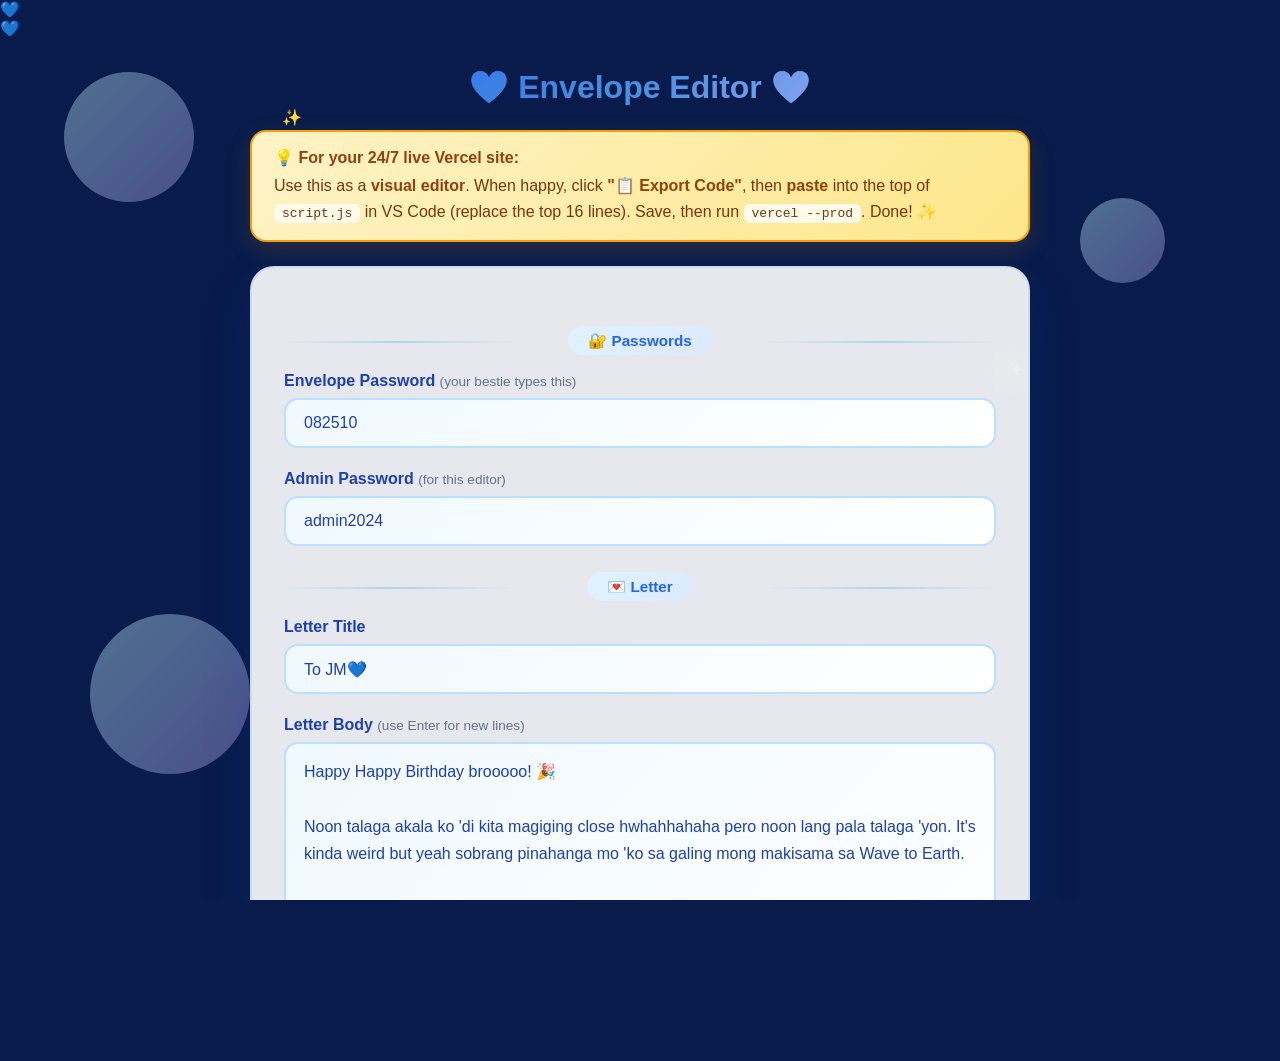
==== commit d886e6c1: "Make editor scrollable with max-height on card and add CORS" ====
--- a/editor.html
+++ b/editor.html
@@ -1,402 +1,408 @@
-<!DOCTYPE html>
-<html lang="en">
-<head>
-    <meta charset="UTF-8">
-    <meta name="viewport" content="width=device-width, initial-scale=1.0">
-    <title>Envelope Editor 💙</title>
-    <link rel="stylesheet" href="styles.css">
-    <style>
-        .editor-container { max-width: 820px; margin: 0 auto; padding: 30px 20px; }
-        .editor-title {
-            font-size: 2rem; font-weight: 800; text-align: center; margin-bottom: 24px;
-            background: linear-gradient(135deg, #2563EB 0%, #4A90E2 50%, #C4B5FD 100%);
-            -webkit-background-clip: text; -webkit-text-fill-color: transparent; background-clip: text;
-        }
-        .tip {
-            background: linear-gradient(135deg,#FEF3C7,#FDE68A); border: 2px solid #F59E0B;
-            border-radius: 16px; padding: 16px 22px; margin-bottom: 24px;
-            box-shadow: 0 8px 25px rgba(245,158,11,0.15);
-        }
-        .tip b { color: #92400E; }
-        .tip code { background: #FFFBEB; padding: 2px 8px; border-radius: 6px; }
-        .editor-card {
-            background: rgba(255, 255, 255, 0.9);
-            backdrop-filter: blur(20px);
-            border-radius: 24px;
-            padding: 32px;
-            box-shadow: 0 20px 50px rgba(30, 64, 175, 0.15);
-            border: 2px solid rgba(168, 216, 234, 0.5);
-        }
-        .divider { text-align: center; margin: 32px 0 22px; position: relative; }
-        .divider::before, .divider::after {
-            content: ''; position: absolute; top: 50%; width: 32%;
-            height: 2px; background: linear-gradient(90deg, transparent, #A8D8EA, transparent);
-        }
-        .divider::before { left: 0; } .divider::after { right: 0; }
-        .divider span {
-            background: linear-gradient(135deg, #E0F2FE, #DBEAFE);
-            padding: 6px 20px; border-radius: 20px;
-            font-weight: 700; color: #2563EB; font-size: 0.95rem;
-        }
-        .fg { margin-bottom: 22px; }
-        .fl { display: block; font-weight: 700; color: #1E40AF; margin-bottom: 8px; }
-        .fl .hint { font-weight: 400; color: #64748B; font-size: 0.85rem; }
-        .fi, .fta {
-            width: 100%; padding: 14px 18px; font-size: 1rem;
-            border: 2px solid #B9E0FF; border-radius: 14px;
-            background: linear-gradient(135deg, #F0F9FF 0%, #FFFFFF 100%);
-            transition: all 0.3s ease; color: #1E40AF; font-family: inherit; outline: none;
-        }
-        .fi:focus, .fta:focus {
-            border-color: #4A90E2; background: #fff;
-            box-shadow: 0 0 0 4px rgba(74, 144, 226, 0.15);
-        }
-        .fta { resize: vertical; min-height: 220px; line-height: 1.7; }
-        .preview-section { margin-top: 22px; padding-top: 22px; border-top: 2px dashed #A8D8EA; }
-        .pbox {
-            background: linear-gradient(180deg, #FFFFFF 0%, #F0F9FF 100%);
-            border-radius: 16px; padding: 22px; border: 2px solid #DBEAFE; min-height: 280px;
-        }
-        .pt {
-            font-size: 1.4rem; font-weight: 700; color: #2563EB; text-align: center;
-            padding-bottom: 12px; border-bottom: 2px dashed #B9E0FF; margin-bottom: 12px;
-        }
-        .pb { font-size: 1rem; line-height: 1.8; color: #334155; white-space: pre-wrap; margin-bottom: 12px; }
-        .ps {
-            text-align: right; padding-top: 12px; border-top: 2px dashed #B9E0FF;
-            color: #1E40AF; font-weight: 600;
-        }
-        .bg { display: flex; gap: 14px; justify-content: center; flex-wrap: wrap; margin-top: 26px; }
-        .btn {
-            padding: 12px 24px; font-size: 1rem; font-weight: 700; border: none;
-            border-radius: 14px; cursor: pointer; display: inline-flex; align-items: center; gap: 10px;
-            position: relative; overflow: hidden; transition: transform .2s ease, box-shadow .2s ease;
-            text-decoration: none;
-        }
-        .btn-success { background: linear-gradient(135deg,#059669,#10B981); color: #fff; box-shadow: 0 8px 25px rgba(16,185,129,.4); }
-        .btn-success:hover { transform: translateY(-2px); box-shadow: 0 12px 32px rgba(16,185,129,.5); }
-        .btn-primary { background: linear-gradient(135deg,#2563EB,#4A90E2,#87CEEB); color: #fff; box-shadow: 0 8px 25px rgba(37,99,235,.4); }
-        .btn-primary:hover { transform: translateY(-2px); box-shadow: 0 12px 34px rgba(37,99,235,.5); }
-        .btn-back { background: linear-gradient(135deg,#C4B5FD,#B9E0FF); color: #1E40AF; box-shadow: 0 6px 20px rgba(196,181,253,.4); }
-        .btn-back:hover { transform: translateY(-2px); box-shadow: 0 10px 28px rgba(196,181,253,.5); }
-        .btn-danger { background: linear-gradient(135deg,#DC2626,#F87171); color: #fff; box-shadow: 0 8px 25px rgba(248,113,113,.4); }
-        .btn-danger:hover { transform: translateY(-2px); box-shadow: 0 10px 30px rgba(248,113,113,.5); }
-        .export {
-            margin-top: 24px; padding-top: 24px; border-top: 2px dashed #A8D8EA; position: relative;
-        }
-        .code-wrap { position: relative; }
-        .code {
-            background: #0F172A; color: #E2E8F0; padding: 22px 72px 22px 22px; border-radius: 16px;
-            overflow-x: auto; font-size: 0.85rem; line-height: 1.7;
-            max-height: 420px; overflow-y: auto;
-            font-family: 'Fira Code', 'Cascadia Code', Consolas, 'Courier New', monospace;
-            white-space: pre;
-        }
-        .copy-btn {
-            position: absolute; top: 14px; right: 14px;
-            padding: 8px 14px; font-size: 0.85rem;
-        }
-        .toast {
-            position: fixed; top: 22px; right: 22px;
-            padding: 14px 22px; border-radius: 14px; color: #fff;
-            font-weight: 600; z-index: 99999;
-            box-shadow: 0 10px 30px rgba(0,0,0,.2);
-            animation: slideIn .25s ease;
-        }
-        .toast-success { background: linear-gradient(135deg,#059669,#10B981); }
-        .toast-error   { background: linear-gradient(135deg,#DC2626,#F87171); }
-        @keyframes slideIn { from { transform: translateX(400px); opacity: 0;} to { transform: translateX(0); opacity: 1; } }
-        .hidden { display: none !important; }
-        @media (max-width: 600px) {
-            .editor-card { padding: 22px 16px; }
-            .editor-title { font-size: 1.5rem; }
-            .divider::before, .divider::after { width: 22%; }
-            .code { padding-right: 22px; padding-top: 58px; }
-            .copy-btn { top: 14px; right: 14px; }
-        }
-    </style>
-</head>
-<body>
-    <div class="background-decor">
-        <div class="bubble bubble-1"></div>
-        <div class="bubble bubble-2"></div>
-        <div class="bubble bubble-3"></div>
-        <div class="sparkle sparkle-1">✨</div>
-        <div class="sparkle sparkle-2">✨</div>
-        <div class="heart heart-1">💙</div>
-        <div class="heart heart-2">💙</div>
-    </div>
-
-    <div class="editor-container">
-        <h1 class="editor-title">💙 Envelope Editor 💙</h1>
-
-        <div class="tip">
-            <div><b>💡 For your 24/7 live Vercel site:</b></div>
-            <div style="margin-top:6px;color:#78350F;line-height:1.6;">
-                Use this as a <b>visual editor</b>. When happy, click <b>"📋 Export Code"</b>,
-                then <b>paste</b> into the top of <code>script.js</code> in VS Code (replace the top 16 lines).
-                Save, then run <code>vercel --prod</code>. Done! ✨
-            </div>
-        </div>
-
-        <div class="editor-card">
-            <div class="divider"><span>🔐 Passwords</span></div>
-
-            <div class="fg">
-                <label class="fl" for="pw">Envelope Password <span class="hint">(your bestie types this)</span></label>
-                <input type="text" id="pw" class="fi" value="082510">
-            </div>
-            <div class="fg">
-                <label class="fl" for="apw">Admin Password <span class="hint">(for this editor)</span></label>
-                <input type="text" id="apw" class="fi" value="admin2024">
-            </div>
-
-            <div class="divider"><span>💌 Letter</span></div>
-
-            <div class="fg">
-                <label class="fl" for="t">Letter Title</label>
-                <input type="text" id="t" class="fi" value="To JM💙">
-            </div>
-            <div class="fg">
-                <label class="fl" for="b">Letter Body <span class="hint">(use Enter for new lines)</span></label>
-                <textarea id="b" class="fta" rows="12"></textarea>
-            </div>
-            <div class="fg">
-                <label class="fl" for="s">Your Signature</label>
-                <input type="text" id="s" class="fi" value="Marth Hale 💙">
-            </div>
-
-            <div class="divider"><span>🎚️ Speed &amp; Music</span></div>
-
-            <div class="fg">
-                <label class="fl" for="wormMs">Wormhole Duration (ms) <span class="hint">(3000 = 3s, higher = longer portal)</span></label>
-                <input type="number" id="wormMs" class="fi" min="1500" max="20000" step="100" value="5200">
-            </div>
-            <div class="fg">
-                <label class="fl" for="lineMs">Line Reveal Speed (ms) <span class="hint">(500 = fast, 1500 = slow/cinematic)</span></label>
-                <input type="number" id="lineMs" class="fi" min="250" max="6000" step="50" value="1100">
-            </div>
-            <div class="fg">
-                <label class="fl" for="gapMs">Paragraph Gap (ms) <span class="hint">(pause after empty line = new paragraph)</span></label>
-                <input type="number" id="gapMs" class="fi" min="400" max="8000" step="100" value="1600">
-            </div>
-            <div class="fg">
-                <label class="fl" for="musicUrl">Background Music URL <span class="hint">(mp3/ogg, or leave empty for none)</span></label>
-                <input type="text" id="musicUrl" class="fi" value="https://cdn.pixabay.com/download/audio/2022/05/27/audio_1808fbf07a.mp3?filename=soft-piano-100-bpm-121529.mp3" placeholder="leave blank for no music">
-            </div>
-            <div class="fg">
-                <label class="fl" for="vol">Music Volume <span class="hint">(0 = muted, 1 = loudest)</span></label>
-                <input type="range" id="vol" min="0" max="1" step="0.05" value="0.45" style="width:100%;accent-color:#2563EB;">
-            </div>
-
-            <div class="preview-section">
-                <div class="divider"><span>👀 Live Preview</span></div>
-                <div class="pbox">
-                    <div class="pt" id="pvT">To JM💙</div>
-                    <div class="pb" id="pvB">Your message will appear here...</div>
-                    <div class="ps" id="pvS">Marth Hale 💙</div>
-                </div>
-            </div>
-
-            <div class="bg">
-                <button class="btn btn-primary" id="exportBtn">
-                    <span>📋</span> Export Code for script.js
-                </button>
-                <button class="btn btn-success" id="saveBtn">
-                    <span>💾</span> Save Locally
-                </button>
-                <button class="btn btn-danger" id="resetBtn">
-                    <span>🔄</span> Reset
-                </button>
-                <a class="btn btn-back" href="index.html">
-                    <span>🏠</span> Back to Site
-                </a>
-            </div>
-
-            <div class="export hidden" id="export">
-                <div class="divider"><span>📋 Paste This Into script.js Lines 9-16</span></div>
-                <div class="code-wrap">
-                    <pre class="code" id="code"></pre>
-                    <button class="btn btn-primary copy-btn" id="copyBtn">
-                        <span>📎</span> Copy
-                    </button>
-                </div>
-            </div>
-        </div>
-    </div>
-
-    <script>
-    (function () {
-        'use strict';
-
-        const DEFAULT = {
-            password: '082510',
-            adminPassword: 'admin2024',
-            title: 'To JM💙',
-            body: "Happy Happy Birthday brooooo! 🎉\n\nNoon talaga akala ko 'di kita magiging close hwhahhahaha pero noon lang pala talaga 'yon. It's kinda weird but yeah sobrang pinahanga mo 'ko sa galing mong makisama sa Wave to Earth.\n\nSa totoo lang sobrang thankful ako na nakilala kita at naging close tayo. You are one of the most amazing people I've ever met, and I feel so lucky to have you in my life. Your kindness, humor, and positivity always reminds me to persue what i wanted.\n\nThe moment we have that conversation that last for 7 hours, doon kita mas nakilala. Sobrang na-amaze ako sa'yo n'on kasi ang daldal mo din pala, akala ko nonchalant ka forever ehh. \n\nGumawa ako ng website yes, it took me days to make it but I hope you like it. I just want to make your birthday special and memorable.\n\nActually, kaya mo talaga 'tong ma-access sa lifetime mo unless i-delete ko. Hawak ko 'yung website kaya safe naman ito hwhahahaa. \n\nAs long as alam mo 'yung password, kaya mo 'tong balik-balikan kasi open 'to 24/7 HAHAHHAHAAHAHHA.\n\nAyun langgg, sana happy ka sa birthday mo broo kasi ako sobrang happy for you na nagagawa mo mga gusto mo. At sana mahanap mo din 'yung tamang tao para sa'yo.\n\nJoke lang, pero ang pinaka-wish ko sa'yo ay sana maabot mo na 'yung ninanais mo na with high honors at makapasa sa upcat next year! \n\nHAPPY BIRTHDAY JM!!!!!!!! MORE BIRTHDAYS TO COMEEEEE!!!! <3\n\n(blue talaga 'yung theme kasi alam kong blue 'yung favorite color mo)",
-            signature: 'Marth Hale 💙',
-            wormMs: 5200,
-            lineMs: 1100,
-            gapMs: 1600,
-            musicUrl: 'https://cdn.pixabay.com/download/audio/2022/05/27/audio_1808fbf07a.mp3?filename=soft-piano-100-bpm-121529.mp3',
-            vol: 0.45
-        };
-
-        const $ = (id) => document.getElementById(id);
-        const pw = $('pw'), apw = $('apw'), t = $('t'), b = $('b'), s = $('s');
-        const wormMs = $('wormMs'), lineMs = $('lineMs'), gapMs = $('gapMs'),
-              musicUrl = $('musicUrl'), vol = $('vol');
-        const pvT = $('pvT'), pvB = $('pvB'), pvS = $('pvS');
-        const exportBtn = $('exportBtn'), exportBox = $('export'), code = $('code'), copyBtn = $('copyBtn');
-        const saveBtn = $('saveBtn'), resetBtn = $('resetBtn');
-
-        b.value = DEFAULT.body;
-
-        function esc(str) {
-            return String(str).replace(/\\/g, '\\\\').replace(/'/g, "\\'");
-        }
-        function escUrl(str) {
-            return String(str).replace(/\\/g, '\\\\').replace(/'/g, "\\'");
-        }
-
-        function clamp(n, min, max, fallback) {
-            n = Number(n);
-            if (Number.isNaN(n)) return fallback;
-            return Math.min(max, Math.max(min, n));
-        }
-
-        function vals() {
-            return {
-                pw: pw.value.trim() || DEFAULT.password,
-                apw: apw.value.trim() || DEFAULT.adminPassword,
-                t: t.value.trim() || DEFAULT.title,
-                b: b.value || DEFAULT.body,
-                s: s.value.trim() || DEFAULT.signature,
-                wormMs: clamp(wormMs.value, 1500, 20000, DEFAULT.wormMs),
-                lineMs: clamp(lineMs.value, 250, 6000, DEFAULT.lineMs),
-                gapMs:  clamp(gapMs.value,  400, 8000, DEFAULT.gapMs),
-                musicUrl: musicUrl.value.trim(),
-                vol: clamp(vol.value, 0, 1, DEFAULT.vol)
-            };
-        }
-
-        function render() {
-            const v = vals();
-            pvT.textContent = v.t;
-            pvB.textContent = v.b;
-            pvS.textContent = v.s;
-        }
-
-        function buildSnippet() {
-            const v = vals();
-            const mu = v.musicUrl ? "'" + escUrl(v.musicUrl) + "'" : "''";
-            return (
-"const DEFAULT_PASSWORD     = '" + esc(v.pw) + "';\n" +
-"const DEFAULT_ADMIN_PASSWORD = '" + esc(v.apw) + "';\n" +
-"\n" +
-"const DEFAULT_LETTER = {\n" +
-"    title: '" + esc(v.t) + "',\n" +
-"    body:\n" +
-"`" + String(v.b).replace(/`/g, '\\`') + "`,\n" +
-"    signature: '" + esc(v.s) + "'\n" +
-"};\n" +
-"\n" +
-"const WORMHOLE_DURATION_MS  = " + Math.round(v.wormMs) + ";\n" +
-"const LINE_REVEAL_DELAY_MS  = " + Math.round(v.lineMs) + ";\n" +
-"const EMPHASIS_LINE_DELAY_MS = " + Math.round(v.gapMs) + ";\n" +
-"\n" +
-"const MUSIC_URL = " + mu + ";\n" +
-"const MUSIC_VOLUME = " + Number(v.vol).toFixed(2) + ";"
-            );
-        }
-
-        function toast(msg, type) {
-            const el = document.createElement('div');
-            el.className = 'toast toast-' + (type || 'success');
-            el.textContent = msg;
-            document.body.appendChild(el);
-            setTimeout(function () {
-                el.style.animation = 'slideIn .25s ease reverse';
-                setTimeout(function () { el.remove(); }, 260);
-            }, 2500);
-        }
-
-        [pw, apw, t, b, s, wormMs, lineMs, gapMs, musicUrl, vol].forEach(function (el) {
-            el.addEventListener('input', render);
-        });
-        render();
-
-        exportBtn.addEventListener('click', function () {
-            code.textContent = buildSnippet();
-            exportBox.classList.toggle('hidden');
-            if (!exportBox.classList.contains('hidden')) {
-                exportBox.scrollIntoView({ behavior: 'smooth', block: 'start' });
-            }
-        });
-
-        copyBtn.addEventListener('click', async function () {
-            const text = buildSnippet();
-            try {
-                await navigator.clipboard.writeText(text);
-                toast('📋 Copied! Paste into script.js lines 9 to ~45, then run: vercel --prod');
-            } catch (err) {
-                try {
-                    const ta = document.createElement('textarea');
-                    ta.value = text; document.body.appendChild(ta);
-                    ta.select(); document.execCommand('copy'); ta.remove();
-                    toast('📋 Copied! Paste into script.js lines 9-45');
-                } catch (e) {
-                    toast('❌ Copy failed — manually select & copy', 'error');
-                }
-            }
-        });
-
-        saveBtn.addEventListener('click', function () {
-            const v = vals();
-            try {
-                localStorage.setItem('editorDraft', JSON.stringify(v));
-                toast('💾 Draft saved locally in this browser');
-            } catch (e) {
-                toast('❌ Could not save locally', 'error');
-            }
-        });
-
-        resetBtn.addEventListener('click', function () {
-            if (!confirm('Reset everything to defaults?')) return;
-            pw.value = DEFAULT.password;
-            apw.value = DEFAULT.adminPassword;
-            t.value = DEFAULT.title;
-            b.value = DEFAULT.body;
-            s.value = DEFAULT.signature;
-            wormMs.value = DEFAULT.wormMs;
-            lineMs.value = DEFAULT.lineMs;
-            gapMs.value  = DEFAULT.gapMs;
-            musicUrl.value = DEFAULT.musicUrl;
-            vol.value = DEFAULT.vol;
-            render();
-            toast('🔄 Reset to defaults');
-        });
-
-        try {
-            const raw = localStorage.getItem('editorDraft');
-            if (raw) {
-                const v = JSON.parse(raw);
-                if (v) {
-                    pw.value = v.pw || pw.value;
-                    apw.value = v.apw || apw.value;
-                    t.value = v.t || t.value;
-                    b.value = v.b || b.value;
-                    s.value = v.s || s.value;
-                    wormMs.value = v.wormMs || wormMs.value;
-                    lineMs.value = v.lineMs || lineMs.value;
-                    gapMs.value  = v.gapMs  || gapMs.value;
-                    if (typeof v.musicUrl === 'string') musicUrl.value = v.musicUrl;
-                    if (typeof v.vol !== 'undefined')   vol.value = v.vol;
-                    render();
-                }
-            }
-        } catch (e) {}
-    })();
-    </script>
-</body>
-</html>
+<!DOCTYPE html>
+<html lang="en">
+<head>
+    <meta charset="UTF-8">
+    <meta name="viewport" content="width=device-width, initial-scale=1.0">
+    <title>Envelope Editor 💙</title>
+    <link rel="stylesheet" href="styles.css">
+    <style>
+        body { overflow-x: hidden; }
+        .editor-container { max-width: 820px; margin: 0 auto; padding: 30px 20px; }
+        .editor-title {
+            font-size: 2rem; font-weight: 800; text-align: center; margin-bottom: 24px;
+            background: linear-gradient(135deg, #2563EB 0%, #4A90E2 50%, #C4B5FD 100%);
+            -webkit-background-clip: text; -webkit-text-fill-color: transparent; background-clip: text;
+        }
+        .tip {
+            background: linear-gradient(135deg,#FEF3C7,#FDE68A); border: 2px solid #F59E0B;
+            border-radius: 16px; padding: 16px 22px; margin-bottom: 24px;
+            box-shadow: 0 8px 25px rgba(245,158,11,0.15);
+        }
+        .tip b { color: #92400E; }
+        .tip code { background: #FFFBEB; padding: 2px 8px; border-radius: 6px; }
+        .editor-card {
+            background: rgba(255, 255, 255, 0.9);
+            backdrop-filter: blur(20px);
+            border-radius: 24px;
+            padding: 32px;
+            box-shadow: 0 20px 50px rgba(30, 64, 175, 0.15);
+            border: 2px solid rgba(168, 216, 234, 0.5);
+            max-height: 85vh;
+            overflow-y: auto;
+            overflow-x: hidden;
+        }
+        .divider { text-align: center; margin: 32px 0 22px; position: relative; }
+        .divider::before, .divider::after {
+            content: ''; position: absolute; top: 50%; width: 32%;
+            height: 2px; background: linear-gradient(90deg, transparent, #A8D8EA, transparent);
+        }
+        .divider::before { left: 0; } .divider::after { right: 0; }
+        .divider span {
+            background: linear-gradient(135deg, #E0F2FE, #DBEAFE);
+            padding: 6px 20px; border-radius: 20px;
+            font-weight: 700; color: #2563EB; font-size: 0.95rem;
+        }
+        .fg { margin-bottom: 22px; }
+        .fl { display: block; font-weight: 700; color: #1E40AF; margin-bottom: 8px; }
+        .fl .hint { font-weight: 400; color: #64748B; font-size: 0.85rem; }
+        .fi, .fta {
+            width: 100%; padding: 14px 18px; font-size: 1rem;
+            border: 2px solid #B9E0FF; border-radius: 14px;
+            background: linear-gradient(135deg, #F0F9FF 0%, #FFFFFF 100%);
+            transition: all 0.3s ease; color: #1E40AF; font-family: inherit; outline: none;
+            box-sizing: border-box;
+        }
+        .fi:focus, .fta:focus {
+            border-color: #4A90E2; background: #fff;
+            box-shadow: 0 0 0 4px rgba(74, 144, 226, 0.15);
+        }
+        .fta { resize: vertical; min-height: 220px; line-height: 1.7; }
+        .preview-section { margin-top: 22px; padding-top: 22px; border-top: 2px dashed #A8D8EA; }
+        .pbox {
+            background: linear-gradient(180deg, #FFFFFF 0%, #F0F9FF 100%);
+            border-radius: 16px; padding: 22px; border: 2px solid #DBEAFE; min-height: 280px;
+        }
+        .pt {
+            font-size: 1.4rem; font-weight: 700; color: #2563EB; text-align: center;
+            padding-bottom: 12px; border-bottom: 2px dashed #B9E0FF; margin-bottom: 12px;
+        }
+        .pb { font-size: 1rem; line-height: 1.8; color: #334155; white-space: pre-wrap; margin-bottom: 12px; }
+        .ps {
+            text-align: right; padding-top: 12px; border-top: 2px dashed #B9E0FF;
+            color: #1E40AF; font-weight: 600;
+        }
+        .bg { display: flex; gap: 14px; justify-content: center; flex-wrap: wrap; margin-top: 26px; }
+        .btn {
+            padding: 12px 24px; font-size: 1rem; font-weight: 700; border: none;
+            border-radius: 14px; cursor: pointer; display: inline-flex; align-items: center; gap: 10px;
+            position: relative; overflow: hidden; transition: transform .2s ease, box-shadow .2s ease;
+            text-decoration: none;
+        }
+        .btn-success { background: linear-gradient(135deg,#059669,#10B981); color: #fff; box-shadow: 0 8px 25px rgba(16,185,129,.4); }
+        .btn-success:hover { transform: translateY(-2px); box-shadow: 0 12px 32px rgba(16,185,129,.5); }
+        .btn-primary { background: linear-gradient(135deg,#2563EB,#4A90E2,#87CEEB); color: #fff; box-shadow: 0 8px 25px rgba(37,99,235,.4); }
+        .btn-primary:hover { transform: translateY(-2px); box-shadow: 0 12px 34px rgba(37,99,235,.5); }
+        .btn-back { background: linear-gradient(135deg,#C4B5FD,#B9E0FF); color: #1E40AF; box-shadow: 0 6px 20px rgba(196,181,253,.4); }
+        .btn-back:hover { transform: translateY(-2px); box-shadow: 0 10px 28px rgba(196,181,253,.5); }
+        .btn-danger { background: linear-gradient(135deg,#DC2626,#F87171); color: #fff; box-shadow: 0 8px 25px rgba(248,113,113,.4); }
+        .btn-danger:hover { transform: translateY(-2px); box-shadow: 0 10px 30px rgba(248,113,113,.5); }
+        .export {
+            margin-top: 24px; padding-top: 24px; border-top: 2px dashed #A8D8EA; position: relative;
+        }
+        .code-wrap { position: relative; }
+        .code {
+            background: #0F172A; color: #E2E8F0; padding: 22px 72px 22px 22px; border-radius: 16px;
+            overflow-x: auto; font-size: 0.85rem; line-height: 1.7;
+            max-height: 420px; overflow-y: auto;
+            font-family: 'Fira Code', 'Cascadia Code', Consolas, 'Courier New', monospace;
+            white-space: pre;
+        }
+        .copy-btn {
+            position: absolute; top: 14px; right: 14px;
+            padding: 8px 14px; font-size: 0.85rem;
+        }
+        .toast {
+            position: fixed; top: 22px; right: 22px;
+            padding: 14px 22px; border-radius: 14px; color: #fff;
+            font-weight: 600; z-index: 99999;
+            box-shadow: 0 10px 30px rgba(0,0,0,.2);
+            animation: slideIn .25s ease;
+        }
+        .toast-success { background: linear-gradient(135deg,#059669,#10B981); }
+        .toast-error   { background: linear-gradient(135deg,#DC2626,#F87171); }
+        @keyframes slideIn { from { transform: translateX(400px); opacity: 0;} to { transform: translateX(0); opacity: 1; } }
+        .hidden { display: none !important; }
+        @media (max-width: 600px) {
+            .editor-card { padding: 22px 16px; max-height: 90vh; }
+            .editor-title { font-size: 1.5rem; }
+            .divider::before, .divider::after { width: 22%; }
+            .code { padding-right: 22px; padding-top: 58px; }
+            .copy-btn { top: 14px; right: 14px; }
+        }
+    </style>
+</head>
+<body>
+    <div class="background-decor">
+        <div class="bubble bubble-1"></div>
+        <div class="bubble bubble-2"></div>
+        <div class="bubble bubble-3"></div>
+        <div class="sparkle sparkle-1">✨</div>
+        <div class="sparkle sparkle-2">✨</div>
+        <div class="heart heart-1">💙</div>
+        <div class="heart heart-2">💙</div>
+    </div>
+
+    <div class="editor-container">
+        <h1 class="editor-title">💙 Envelope Editor 💙</h1>
+
+        <div class="tip">
+            <div><b>💡 For your 24/7 live Vercel site:</b></div>
+            <div style="margin-top:6px;color:#78350F;line-height:1.6;">
+                Use this as a <b>visual editor</b>. When happy, click <b>"📋 Export Code"</b>,
+                then <b>paste</b> into the top of <code>script.js</code> in VS Code (replace the top 16 lines).
+                Save, then run <code>vercel --prod</code>. Done! ✨
+            </div>
+        </div>
+
+        <div class="editor-card">
+            <div class="divider"><span>🔐 Passwords</span></div>
+
+            <div class="fg">
+                <label class="fl" for="pw">Envelope Password <span class="hint">(your bestie types this)</span></label>
+                <input type="text" id="pw" class="fi" value="082510">
+            </div>
+            <div class="fg">
+                <label class="fl" for="apw">Admin Password <span class="hint">(for this editor)</span></label>
+                <input type="text" id="apw" class="fi" value="admin2024">
+            </div>
+
+            <div class="divider"><span>💌 Letter</span></div>
+
+            <div class="fg">
+                <label class="fl" for="t">Letter Title</label>
+                <input type="text" id="t" class="fi" value="To JM💙">
+            </div>
+            <div class="fg">
+                <label class="fl" for="b">Letter Body <span class="hint">(use Enter for new lines)</span></label>
+                <textarea id="b" class="fta" rows="12"></textarea>
+            </div>
+            <div class="fg">
+                <label class="fl" for="s">Your Signature</label>
+                <input type="text" id="s" class="fi" value="Marth Hale 💙">
+            </div>
+
+            <div class="divider"><span>🎚️ Speed &amp; Music</span></div>
+
+            <div class="fg">
+                <label class="fl" for="wormMs">Wormhole Duration (ms) <span class="hint">(3000 = 3s, higher = longer portal)</span></label>
+                <input type="number" id="wormMs" class="fi" min="1500" max="20000" step="100" value="5200">
+            </div>
+            <div class="fg">
+                <label class="fl" for="lineMs">Line Reveal Speed (ms) <span class="hint">(500 = fast, 1500 = slow/cinematic)</span></label>
+                <input type="number" id="lineMs" class="fi" min="250" max="6000" step="50" value="1100">
+            </div>
+            <div class="fg">
+                <label class="fl" for="gapMs">Paragraph Gap (ms) <span class="hint">(pause after empty line = new paragraph)</span></label>
+                <input type="number" id="gapMs" class="fi" min="400" max="8000" step="100" value="1600">
+            </div>
+            <div class="fg">
+                <label class="fl" for="musicUrl">Background Music URL <span class="hint">(mp3/ogg, or leave empty for none)</span></label>
+                <input type="text" id="musicUrl" class="fi" placeholder="https://example.com/music.mp3">
+            </div>
+            <div class="fg">
+                <label class="fl" for="vol">Music Volume <span class="hint">(0 = muted, 1 = loudest)</span></label>
+                <input type="range" id="vol" min="0" max="1" step="0.05" value="0.45" style="width:100%;accent-color:#2563EB;">
+            </div>
+
+            <div class="preview-section">
+                <div class="divider"><span>👀 Live Preview</span></div>
+                <div class="pbox">
+                    <div class="pt" id="pvT">To JM💙</div>
+                    <div class="pb" id="pvB">Your message will appear here...</div>
+                    <div class="ps" id="pvS">Marth Hale 💙</div>
+                </div>
+            </div>
+
+            <div class="bg">
+                <button class="btn btn-primary" id="exportBtn">
+                    <span>📋</span> Export Code for script.js
+                </button>
+                <button class="btn btn-success" id="saveBtn">
+                    <span>💾</span> Save Locally
+                </button>
+                <button class="btn btn-danger" id="resetBtn">
+                    <span>🔄</span> Reset
+                </button>
+                <a class="btn btn-back" href="index.html">
+                    <span>🏠</span> Back to Site
+                </a>
+            </div>
+
+            <div class="export hidden" id="export">
+                <div class="divider"><span>📋 Paste This Into script.js Lines 9-16</span></div>
+                <div class="code-wrap">
+                    <pre class="code" id="code"></pre>
+                    <button class="btn btn-primary copy-btn" id="copyBtn">
+                        <span>📎</span> Copy
+                    </button>
+                </div>
+            </div>
+        </div>
+    </div>
+
+    <script>
+    (function () {
+        'use strict';
+
+        const DEFAULT = {
+            password: '082510',
+            adminPassword: 'admin2024',
+            title: 'To JM💙',
+            body: "Happy Happy Birthday brooooo! 🎉\n\nNoon talaga akala ko 'di kita magiging close hwhahhahaha pero noon lang pala talaga 'yon. It's kinda weird but yeah sobrang pinahanga mo 'ko sa galing mong makisama sa Wave to Earth.\n\nSa totoo lang sobrang thankful ako na nakilala kita at naging close tayo. You are one of the most amazing people I've ever met, and I feel so lucky to have you in my life. Your kindness, humor, an[...]\n\nThe moment we have that conversation that last for 7 hours, doon kita mas nakilala. Sobrang na-amaze ako sa'yo n'on kasi ang daldal mo din pala, akala ko nonchalant ka forever ehh.\n\nGumawa ako ng website yes, it took me days to make it but I hope you like it. I just want to make your birthday special and memorable.\n\nActually, kaya mo talaga 'tong ma-access sa lifetime mo unless i-delete ko. Hawak ko 'yung website kaya safe naman ito hwhahahaa.\n\nAs long as alam mo 'yung password, kaya mo 'tong balik-balikan kasi open 'to 24/7 HAHAHHAHAAHAHHA.\n\nAyun langgg, sana happy ka sa birthday mo broo kasi ako sobrang happy for you na nagagawa mo mga gusto mo. At sana mahanap mo din 'yung tamang tao para sa'yo.\n\nJoke lang, pero ang pinaka-wish ko sa'yo ay sana maabot mo na 'yung ninanais mo na with high honors at makapasa sa upcat next year!\n\nHAPPY BIRTHDAY JM!!!!!!!! MORE BIRTHDAYS TO COMEEEEE!!!! <3\n\n(blue talaga 'yung theme kasi alam kong blue 'yung favorite color mo)",
+            signature: 'Marth Hale 💙',
+            wormMs: 5200,
+            lineMs: 1100,
+            gapMs: 1600,
+            musicUrl: 'Rob%20Deniel%20-%20Star%20Song%20(Official%20Lyric%20Video).mp3',
+            vol: 0.45
+        };
+
+        const $ = (id) => document.getElementById(id);
+        const pw = $('pw'), apw = $('apw'), t = $('t'), b = $('b'), s = $('s');
+        const wormMs = $('wormMs'), lineMs = $('lineMs'), gapMs = $('gapMs'),
+              musicUrl = $('musicUrl'), vol = $('vol');
+        const pvT = $('pvT'), pvB = $('pvB'), pvS = $('pvS');
+        const exportBtn = $('exportBtn'), exportBox = $('export'), code = $('code'), copyBtn = $('copyBtn');
+        const saveBtn = $('saveBtn'), resetBtn = $('resetBtn');
+
+        b.value = DEFAULT.body;
+        musicUrl.value = DEFAULT.musicUrl;
+
+        function esc(str) {
+            return String(str).replace(/\\/g, '\\\\').replace(/'/g, "\\'");
+        }
+        function escUrl(str) {
+            return String(str).replace(/\\/g, '\\\\').replace(/'/g, "\\'");
+        }
+
+        function clamp(n, min, max, fallback) {
+            n = Number(n);
+            if (Number.isNaN(n)) return fallback;
+            return Math.min(max, Math.max(min, n));
+        }
+
+        function vals() {
+            return {
+                pw: pw.value.trim() || DEFAULT.password,
+                apw: apw.value.trim() || DEFAULT.adminPassword,
+                t: t.value.trim() || DEFAULT.title,
+                b: b.value || DEFAULT.body,
+                s: s.value.trim() || DEFAULT.signature,
+                wormMs: clamp(wormMs.value, 1500, 20000, DEFAULT.wormMs),
+                lineMs: clamp(lineMs.value, 250, 6000, DEFAULT.lineMs),
+                gapMs:  clamp(gapMs.value,  400, 8000, DEFAULT.gapMs),
+                musicUrl: musicUrl.value.trim(),
+                vol: clamp(vol.value, 0, 1, DEFAULT.vol)
+            };
+        }
+
+        function render() {
+            const v = vals();
+            pvT.textContent = v.t;
+            pvB.textContent = v.b;
+            pvS.textContent = v.s;
+        }
+
+        function buildSnippet() {
+            const v = vals();
+            const mu = v.musicUrl ? "'" + escUrl(v.musicUrl) + "'" : "''";
+            return (
+"const DEFAULT_PASSWORD     = '" + esc(v.pw) + "';\n" +
+"const DEFAULT_ADMIN_PASSWORD = '" + esc(v.apw) + "';\n" +
+"\n" +
+"const DEFAULT_LETTER = {\n" +
+"    title: '" + esc(v.t) + "',\n" +
+"    body:\n" +
+"`" + String(v.b).replace(/`/g, '\\`') + "`,\n" +
+"    signature: '" + esc(v.s) + "'\n" +
+"};\n" +
+"\n" +
+"const WORMHOLE_DURATION_MS  = " + Math.round(v.wormMs) + ";\n" +
+"const LINE_REVEAL_DELAY_MS  = " + Math.round(v.lineMs) + ";\n" +
+"const EMPHASIS_LINE_DELAY_MS = " + Math.round(v.gapMs) + ";\n" +
+"\n" +
+"const MUSIC_URL = " + mu + ";\n" +
+"const MUSIC_VOLUME = " + Number(v.vol).toFixed(2) + ";"
+            );
+        }
+
+        function toast(msg, type) {
+            const el = document.createElement('div');
+            el.className = 'toast toast-' + (type || 'success');
+            el.textContent = msg;
+            document.body.appendChild(el);
+            setTimeout(function () {
+                el.style.animation = 'slideIn .25s ease reverse';
+                setTimeout(function () { el.remove(); }, 260);
+            }, 2500);
+        }
+
+        [pw, apw, t, b, s, wormMs, lineMs, gapMs, musicUrl, vol].forEach(function (el) {
+            el.addEventListener('input', render);
+        });
+        render();
+
+        exportBtn.addEventListener('click', function () {
+            code.textContent = buildSnippet();
+            exportBox.classList.toggle('hidden');
+            if (!exportBox.classList.contains('hidden')) {
+                exportBox.scrollIntoView({ behavior: 'smooth', block: 'start' });
+            }
+        });
+
+        copyBtn.addEventListener('click', async function () {
+            const text = buildSnippet();
+            try {
+                await navigator.clipboard.writeText(text);
+                toast('📋 Copied! Paste into script.js lines 9 to ~45, then run: vercel --prod');
+            } catch (err) {
+                try {
+                    const ta = document.createElement('textarea');
+                    ta.value = text; document.body.appendChild(ta);
+                    ta.select(); document.execCommand('copy'); ta.remove();
+                    toast('📋 Copied! Paste into script.js lines 9-45');
+                } catch (e) {
+                    toast('❌ Copy failed — manually select & copy', 'error');
+                }
+            }
+        });
+
+        saveBtn.addEventListener('click', function () {
+            const v = vals();
+            try {
+                localStorage.setItem('editorDraft', JSON.stringify(v));
+                toast('💾 Draft saved locally in this browser');
+            } catch (e) {
+                toast('❌ Could not save locally', 'error');
+            }
+        });
+
+        resetBtn.addEventListener('click', function () {
+            if (!confirm('Reset everything to defaults?')) return;
+            pw.value = DEFAULT.password;
+            apw.value = DEFAULT.adminPassword;
+            t.value = DEFAULT.title;
+            b.value = DEFAULT.body;
+            s.value = DEFAULT.signature;
+            wormMs.value = DEFAULT.wormMs;
+            lineMs.value = DEFAULT.lineMs;
+            gapMs.value  = DEFAULT.gapMs;
+            musicUrl.value = DEFAULT.musicUrl;
+            vol.value = DEFAULT.vol;
+            render();
+            toast('🔄 Reset to defaults');
+        });
+
+        try {
+            const raw = localStorage.getItem('editorDraft');
+            if (raw) {
+                const v = JSON.parse(raw);
+                if (v) {
+                    pw.value = v.pw || pw.value;
+                    apw.value = v.apw || apw.value;
+                    t.value = v.t || t.value;
+                    b.value = v.b || b.value;
+                    s.value = v.s || s.value;
+                    wormMs.value = v.wormMs || wormMs.value;
+                    lineMs.value = v.lineMs || lineMs.value;
+                    gapMs.value  = v.gapMs  || gapMs.value;
+                    if (typeof v.musicUrl === 'string') musicUrl.value = v.musicUrl;
+                    if (typeof v.vol !== 'undefined')   vol.value = v.vol;
+                    render();
+                }
+            }
+        } catch (e) {}
+    })();
+    </script>
+</body>
+</html>
